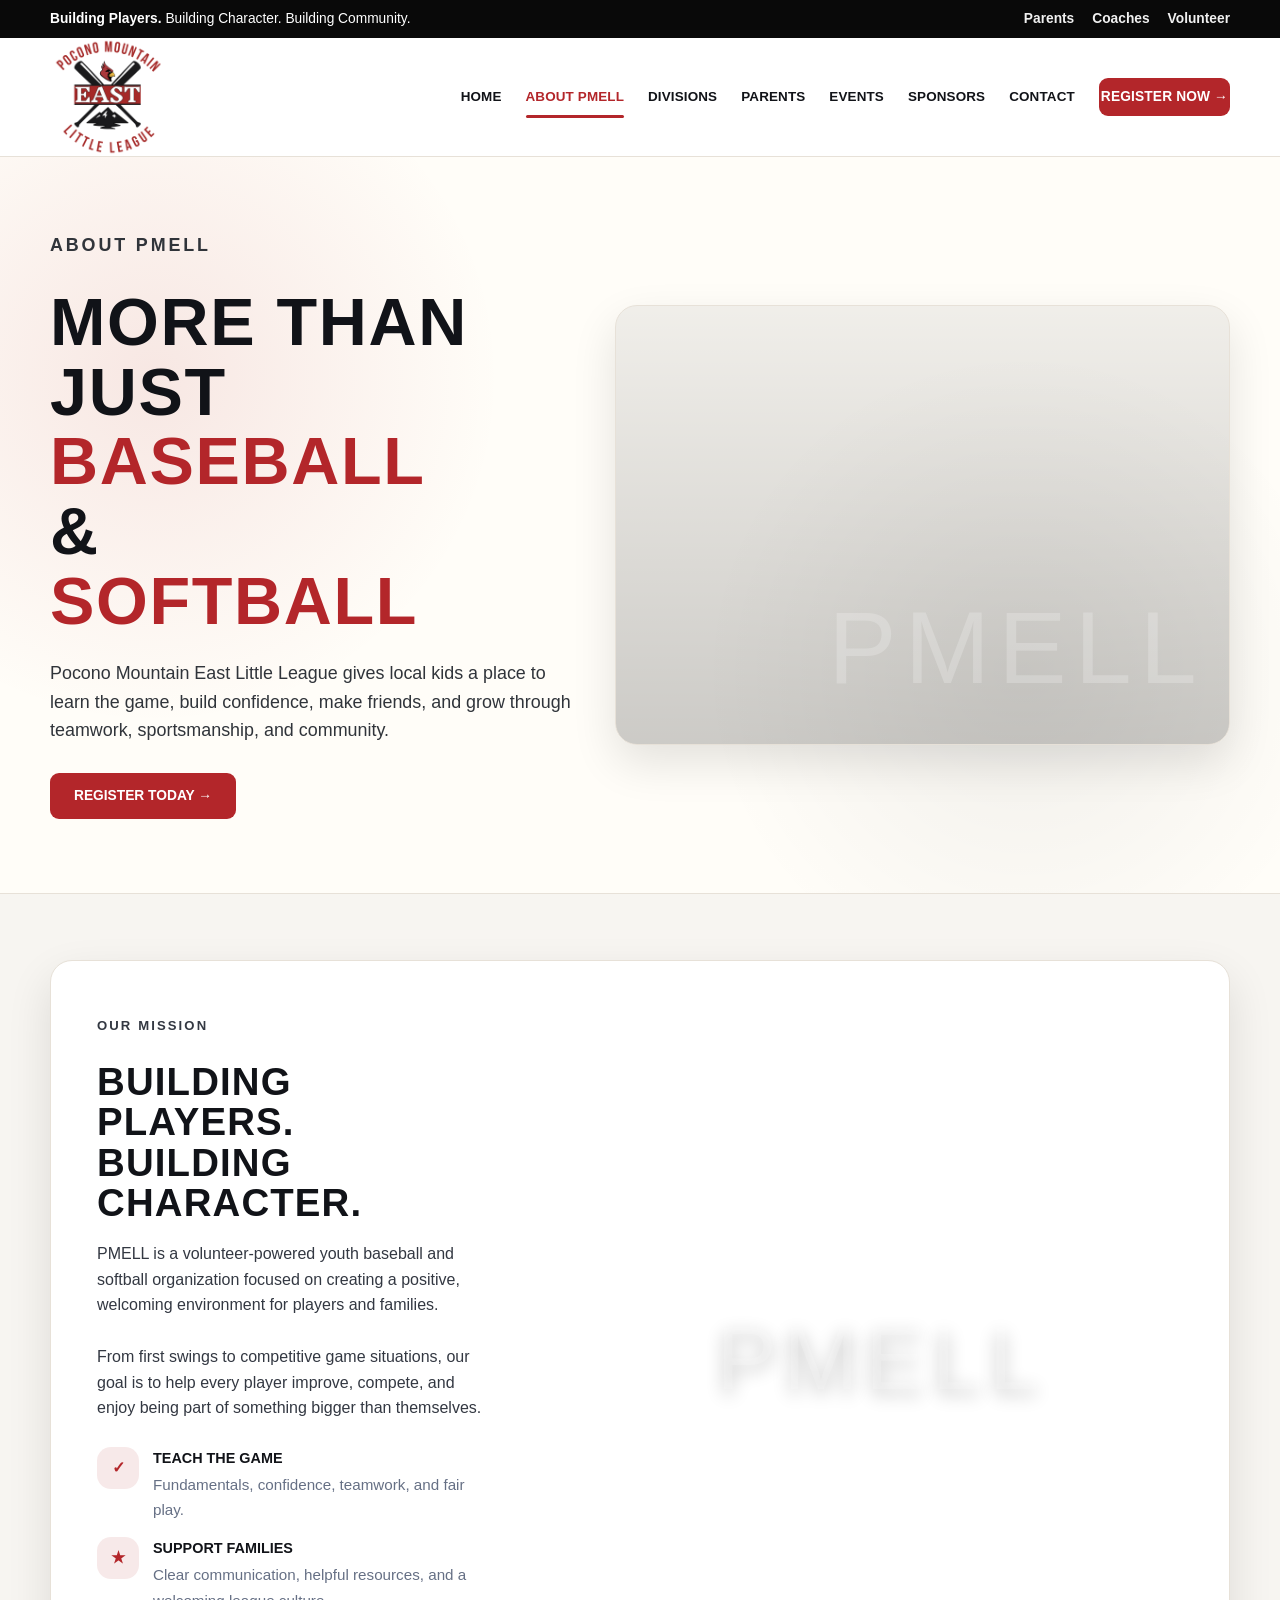
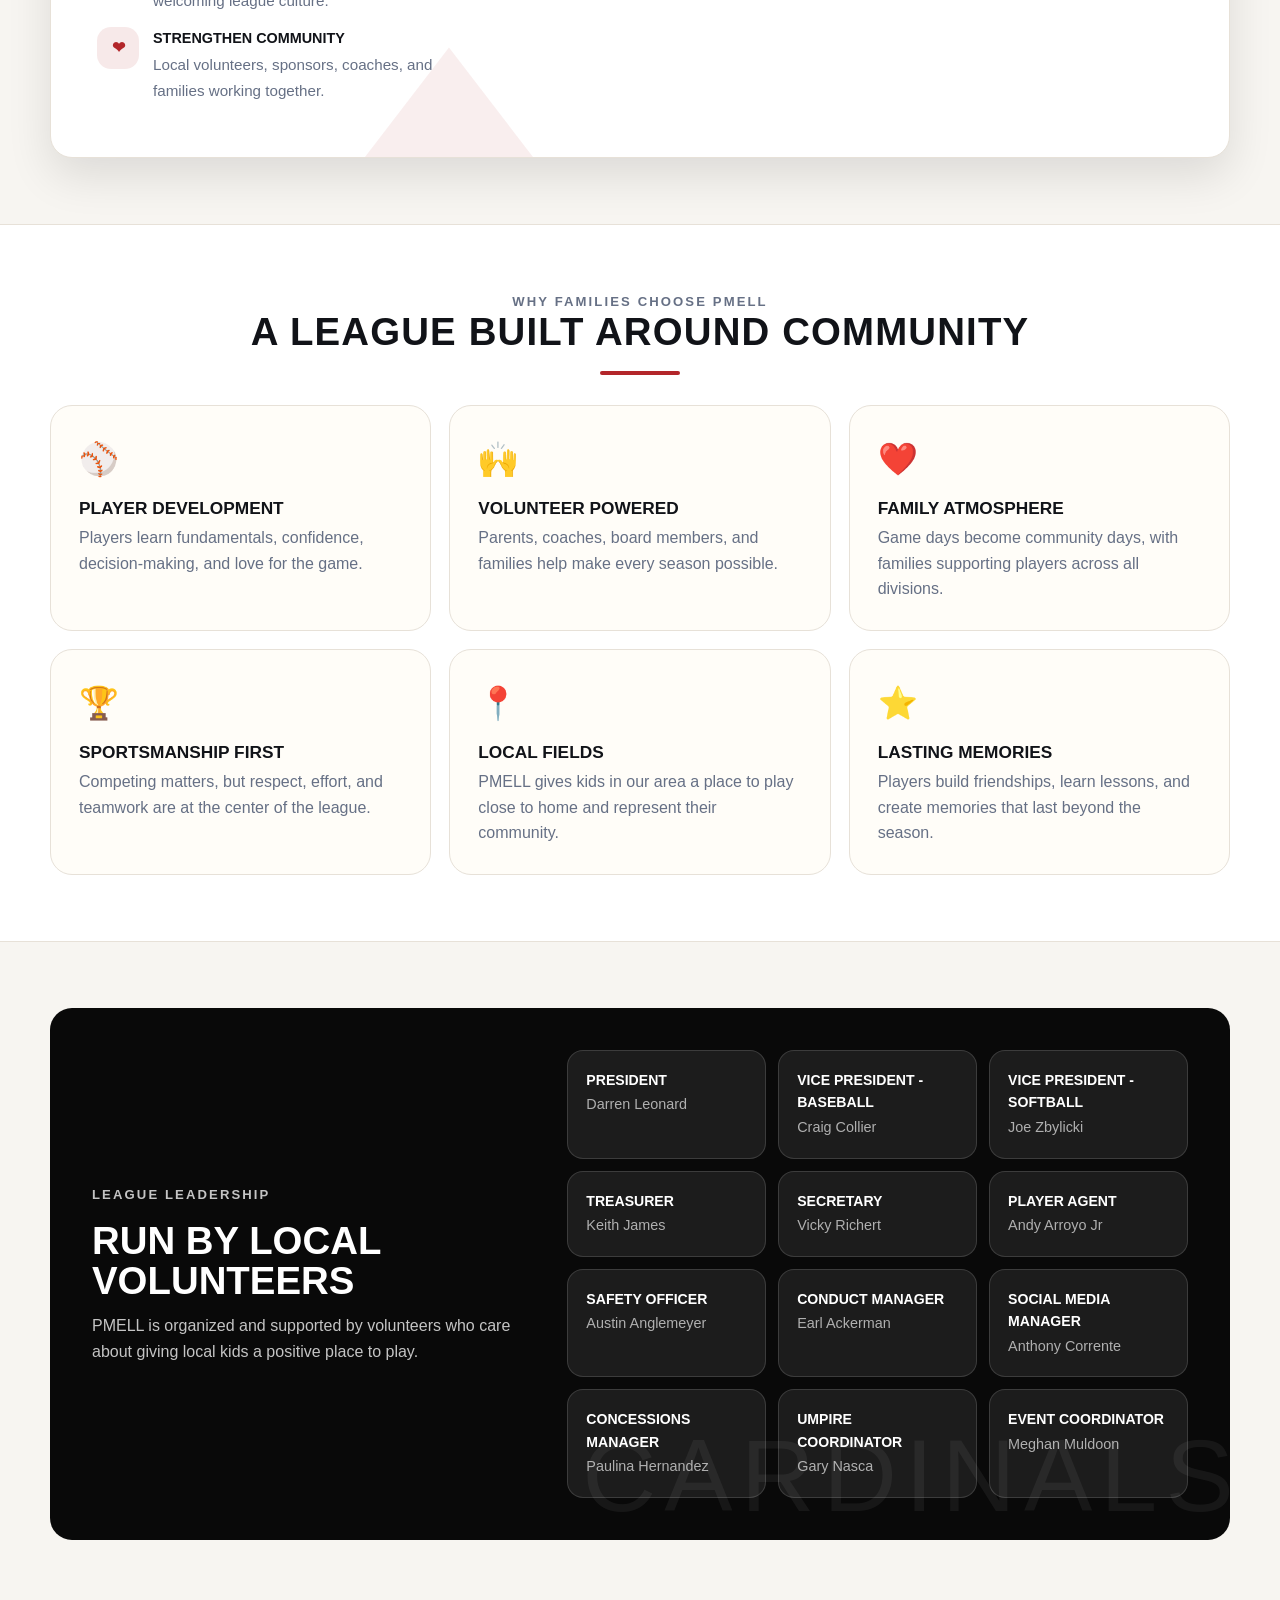
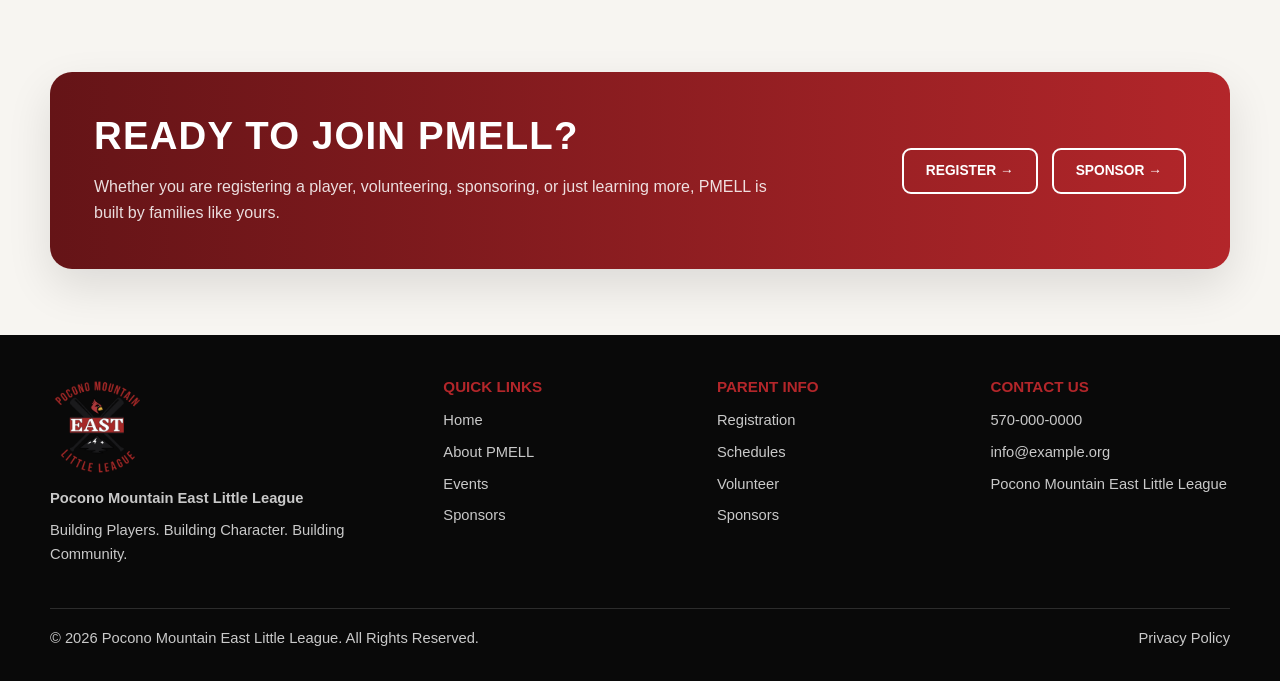
==== about.html @ 1b3c3c27 "Update about.html" ====
<!DOCTYPE html>
<html lang="en">
<head>
  <meta charset="UTF-8" />
  <meta name="viewport" content="width=device-width, initial-scale=1.0" />
  <title>About PMELL | Pocono Mountain East Little League</title>
  <meta name="description" content="Learn about Pocono Mountain East Little League, our mission, divisions, volunteers, and community-focused youth baseball and softball programs." />
  <link rel="stylesheet" href="style.css" />
</head>

<body class="about-page">
  <div class="top-bar">
    <div class="container">
      <p><strong>Building Players.</strong> Building Character. Building Community.</p>
      <div class="top-links">
        <a href="index.html#parents">Parents</a>
        <a href="index.html#coaches">Coaches</a>
        <a href="index.html#volunteer">Volunteer</a>
      </div>
    </div>
  </div>

  <header class="site-header">
    <div class="container nav-wrap">
      <a class="logo" href="index.html" aria-label="PMELL home">
        <img class="logo-mark" src="images/pmell-logo.png" alt="Pocono Mountain East Little League logo" />
      </a>

      <nav class="nav" aria-label="Main navigation">
        <a href="index.html">Home</a>
        <a class="active" href="about.html">About PMELL</a>
        <a href="about.html#divisions">Divisions</a>
        <a href="index.html#parents">Parents</a>
        <a href="index.html#events">Events</a>
        <a href="index.html#sponsors">Sponsors</a>
        <a href="#contact">Contact</a>
        <a class="btn btn-red" href="index.html#register">Register Now →</a>
      </nav>

      <button class="mobile-menu-button" type="button" aria-expanded="false" aria-controls="mobileNav">Menu</button>
    </div>

    <nav class="mobile-nav" id="mobileNav" aria-label="Mobile navigation">
      <a href="index.html">Home</a>
      <a href="about.html">About PMELL</a>
      <a href="about.html#divisions">Divisions</a>
      <a href="index.html#parents">Parents</a>
      <a href="index.html#events">Events</a>
      <a href="index.html#sponsors">Sponsors</a>
      <a href="#contact">Contact</a>
      <a href="index.html#register">Register Now →</a>
    </nav>
  </header>

  <main>
    <section class="page-hero">
      <div class="container page-hero-grid">
        <div>
          <p class="eyebrow">About PMELL</p>
          <h1>More Than Just <span>Baseball</span> & <span>Softball</span></h1>
          <p>Pocono Mountain East Little League gives local kids a place to learn the game, build confidence, make friends, and grow through teamwork, sportsmanship, and community.</p>
          <a class="btn btn-red" href="index.html#register">Register Today →</a>
        </div>
        <div class="hero-card-image" role="img" aria-label="PMELL baseball field"></div>
      </div>
    </section>

    <section class="section">
      <div class="container split-card mission-card">
        <div class="split-copy">
          <p class="eyebrow">Our Mission</p>
          <h2>Building Players. Building Character.</h2>
          <p>PMELL is a volunteer-powered youth baseball and softball organization focused on creating a positive, welcoming environment for players and families.</p>
          <p>From first swings to competitive game situations, our goal is to help every player improve, compete, and enjoy being part of something bigger than themselves.</p>

          <div class="mission-list">
            <div class="mission-item">
              <div class="mission-icon">✓</div>
              <div><strong>Teach the game</strong><span>Fundamentals, confidence, teamwork, and fair play.</span></div>
            </div>
            <div class="mission-item">
              <div class="mission-icon">★</div>
              <div><strong>Support families</strong><span>Clear communication, helpful resources, and a welcoming league culture.</span></div>
            </div>
            <div class="mission-item">
              <div class="mission-icon">❤</div>
              <div><strong>Strengthen community</strong><span>Local volunteers, sponsors, coaches, and families working together.</span></div>
            </div>
          </div>
        </div>
        <div class="split-image" role="img" aria-label="Players on a baseball field"></div>
      </div>
    </section>

    <section class="section why-section">
      <div class="container">
        <div class="section-title">
          <p class="eyebrow">Why Families Choose PMELL</p>
          <h2>A League Built Around Community</h2>
          <div class="rule"></div>
        </div>

        <div class="why-grid">
          <article class="why-card"><div class="icon">⚾</div><h3>Player Development</h3><p>Players learn fundamentals, confidence, decision-making, and love for the game.</p></article>
          <article class="why-card"><div class="icon">🙌</div><h3>Volunteer Powered</h3><p>Parents, coaches, board members, and families help make every season possible.</p></article>
          <article class="why-card"><div class="icon">❤️</div><h3>Family Atmosphere</h3><p>Game days become community days, with families supporting players across all divisions.</p></article>
          <article class="why-card"><div class="icon">🏆</div><h3>Sportsmanship First</h3><p>Competing matters, but respect, effort, and teamwork are at the center of the league.</p></article>
          <article class="why-card"><div class="icon">📍</div><h3>Local Fields</h3><p>PMELL gives kids in our area a place to play close to home and represent their community.</p></article>
          <article class="why-card"><div class="icon">⭐</div><h3>Lasting Memories</h3><p>Players build friendships, learn lessons, and create memories that last beyond the season.</p></article>
        </div>
      </div>
    </section>

    <section class="section">
      <div class="container leadership-card">
        <div>
          <p class="eyebrow">League Leadership</p>
          <h2>Run By Local Volunteers</h2>
          <p>PMELL is organized and supported by volunteers who care about giving local kids a positive place to play.</p>
        </div>
        <div class="leadership-grid">
          <div class="leader-box"><strong>President</strong><span>Darren Leonard</span></div>
          <div class="leader-box"><strong>Vice President - Baseball</strong><span>Craig Collier</span></div>
          <div class="leader-box"><strong>Vice President - Softball</strong><span>Joe Zbylicki</span></div>
          <div class="leader-box"><strong>Treasurer</strong><span>Keith James</span></div>
          <div class="leader-box"><strong>Secretary</strong><span>Vicky Richert</span></div>
          <div class="leader-box"><strong>Player Agent</strong><span>Andy Arroyo Jr</span></div>
          <div class="leader-box"><strong>Safety Officer</strong><span>Austin Anglemeyer</span></div>
          <div class="leader-box"><strong>Conduct Manager</strong><span>Earl Ackerman</span></div>
          <div class="leader-box"><strong>Social Media Manager</strong><span>Anthony Corrente</span></div>
          <div class="leader-box"><strong>Concessions Manager</strong><span>Paulina Hernandez</span></div>
          <div class="leader-box"><strong>Umpire Coordinator</strong><span>Gary Nasca</span></div>
          <div class="leader-box"><strong>Event Coordinator</strong><span>Meghan Muldoon</span></div>
        </div>
      </div>
    </section>

    <section class="section">
      <div class="container cta-card">
        <div>
          <h2>Ready To Join PMELL?</h2>
          <p>Whether you are registering a player, volunteering, sponsoring, or just learning more, PMELL is built by families like yours.</p>
        </div>
        <div class="cta-actions">
          <a class="btn btn-outline" href="index.html#register">Register →</a>
          <a class="btn btn-outline" href="index.html#sponsors">Sponsor →</a>
        </div>
      </div>
    </section>
  </main>

  <footer class="site-footer" id="contact">
    <div class="container">
      <div class="footer-grid">
        <div>
          <img class="footer-logo" src="images/pmell-logo.png" alt="Pocono Mountain East Little League logo" />
          <p><strong>Pocono Mountain East Little League</strong></p>
          <p>Building Players. Building Character. Building Community.</p>
        </div>

        <div>
          <h3>Quick Links</h3>
          <ul>
            <li><a href="index.html">Home</a></li>
            <li><a href="about.html">About PMELL</a></li>
            <li><a href="index.html#events">Events</a></li>
            <li><a href="index.html#sponsors">Sponsors</a></li>
          </ul>
        </div>

        <div>
          <h3>Parent Info</h3>
          <ul>
            <li><a href="index.html#register">Registration</a></li>
            <li><a href="index.html#events">Schedules</a></li>
            <li><a href="index.html#volunteer">Volunteer</a></li>
            <li><a href="index.html#sponsors">Sponsors</a></li>
          </ul>
        </div>

        <div>
          <h3>Contact Us</h3>
          <p>570-000-0000</p>
          <p>info@example.org</p>
          <p>Pocono Mountain East Little League</p>
        </div>
      </div>

      <div class="footer-bottom">
        <p>© 2026 Pocono Mountain East Little League. All Rights Reserved.</p>
        <p><a href="#">Privacy Policy</a></p>
      </div>
    </div>
  </footer>

  <script src="script.js"></script>
</body>
</html>
---- style.css ----
:root {
  --red: #b3262a;
  --red-dark: #8f1e22;
  --red-deep: #651417;
  --black: #090909;
  --ink: #111318;
  --gray: #667085;
  --light: #f7f5f1;
  --cream: #fffdf8;
  --white: #ffffff;
  --border: #e7e1d8;
  --shadow: 0 18px 45px rgba(0, 0, 0, 0.11);
  --radius: 22px;
}

* { box-sizing: border-box; margin: 0; padding: 0; }
html { scroll-behavior: smooth; }
body { font-family: Arial, Helvetica, sans-serif; color: var(--ink); background: var(--light); line-height: 1.6; }
img { max-width: 100%; display: block; }
a { color: inherit; text-decoration: none; }
.container { width: min(1180px, calc(100% - 40px)); margin: 0 auto; }

.top-bar { background: var(--black); color: var(--white); font-size: 0.86rem; padding: 8px 0; }
.top-bar .container { display: flex; justify-content: space-between; gap: 20px; align-items: center; }
.top-links { display: flex; gap: 18px; align-items: center; font-weight: 700; opacity: 0.94; }

.site-header { background: rgba(255,255,255,.97); border-bottom: 1px solid var(--border); position: sticky; top: 0; z-index: 50; backdrop-filter: blur(10px); }
.nav-wrap { min-height: 104px; display: flex; justify-content: space-between; align-items: center; gap: 30px; }
.logo-mark { width: 118px; height: 118px; object-fit: contain; margin: 0; }
.nav { display: flex; align-items: center; gap: 24px; font-size: .84rem; font-weight: 900; text-transform: uppercase; letter-spacing: .01em; }
.nav a { position: relative; padding: 10px 0; white-space: nowrap; }
.nav a:hover, .nav a.active { color: var(--red); }
.nav a.active::after { content: ""; position: absolute; left: 0; bottom: 0; width: 100%; height: 3px; background: var(--red); border-radius: 99px; }

.mobile-menu-button { display: none; background: var(--black); color: var(--white); border: 0; border-radius: 8px; padding: 11px 13px; font-weight: 900; text-transform: uppercase; }
.mobile-nav { display: none; background: var(--white); border-top: 1px solid var(--border); box-shadow: 0 18px 30px rgba(0,0,0,.08); }
.mobile-nav a { display: block; padding: 15px 20px; border-bottom: 1px solid var(--border); font-weight: 900; text-transform: uppercase; font-size: .86rem; }
.mobile-nav a:last-child { border-bottom: 0; }
.mobile-nav.open { display: block; }

.btn { display: inline-flex; align-items: center; justify-content: center; gap: 10px; border-radius: 9px; padding: 14px 22px; font-weight: 900; text-transform: uppercase; font-size: .86rem; border: 2px solid transparent; transition: .18s ease; cursor: pointer; line-height: 1; }
.btn:hover { transform: translateY(-2px); box-shadow: 0 12px 24px rgba(0,0,0,.18); }
.btn-red { background: var(--red); color: var(--white); }
.btn-red:hover { background: var(--red-dark); }
.btn-outline { background: var(--white); border-color: var(--black); color: var(--black); }
.btn-outline:hover { background: var(--black); color: var(--white); }

.eyebrow { color: var(--red); font-weight: 900; letter-spacing: .16em; text-transform: uppercase; font-size: .82rem; margin-bottom: 16px; }
h1, h2, h3 { line-height: 1.05; text-transform: uppercase; }
h1 { font-family: Impact, Haettenschweiler, 'Arial Narrow Bold', sans-serif; font-size: clamp(2.85rem, 5.2vw, 5.05rem); letter-spacing: .025em; margin-bottom: 22px; }
h1 span { color: var(--red); display: block; }
.section { padding: 66px 0; }
.section-title { text-align: center; margin-bottom: 30px; }
.section-title h2, .split-copy h2, .sponsor-header h2, .cta-card h2 { font-family: Impact, Haettenschweiler, 'Arial Narrow Bold', sans-serif; font-size: clamp(2rem,3vw,3.2rem); letter-spacing: .03em; margin-bottom: 18px; }
.section-title p { color: var(--gray); max-width: 720px; margin: 0 auto; }
.rule { width: 80px; height: 4px; background: var(--red); border-radius: 99px; margin: 16px auto 0; }

.hero { background: var(--cream); overflow: hidden; border-bottom: 1px solid var(--border); position: relative; }
.hero::before { content: ""; position: absolute; inset: 0; background: radial-gradient(circle at 14% 35%, rgba(179,38,42,.08), transparent 26%), radial-gradient(circle at 7% 78%, rgba(0,0,0,.05), transparent 24%); pointer-events: none; }
.hero-grid { display: grid; grid-template-columns: .95fr 1.05fr; min-height: 590px; align-items: stretch; position: relative; z-index: 1; }
.hero-copy { position: relative; padding: 86px 54px 86px 0; display: flex; flex-direction: column; justify-content: center; z-index: 2; }
.hero-copy::before { content: ""; position: absolute; inset: 0 -92px 0 -500px; background: rgba(255,253,248,.94); clip-path: polygon(0 0,84% 0,100% 100%,0 100%); z-index: -1; }
.hero-copy::after { content: "HOME OF THE CARDINALS"; position: absolute; left: 0; bottom: 34px; font-weight: 900; font-size: .72rem; letter-spacing: .18em; color: rgba(0,0,0,.14); }
.hero-copy p:not(.eyebrow) { font-size: 1.1rem; max-width: 510px; color: #30343a; margin-bottom: 28px; }
.hero-actions { display: flex; flex-wrap: wrap; gap: 14px; }
.hero-image { min-height: 590px; background: linear-gradient(90deg, rgba(0,0,0,.05), rgba(0,0,0,.06)), url('images/pmell-hero.jpg') center/cover no-repeat; position: relative; }
.hero-image::before { content: ""; position: absolute; inset: 0; background: linear-gradient(180deg, transparent 58%, rgba(0,0,0,.22)); }

.alert-strip { background: linear-gradient(90deg, var(--red-dark), var(--red)); color: var(--white); padding: 18px 0; font-weight: 900; text-transform: uppercase; }
.alert-strip .container { display: flex; justify-content: center; align-items: center; gap: 26px; text-align: center; }

.quick-grid { display: grid; grid-template-columns: repeat(6,1fr); background: var(--white); border: 1px solid var(--border); border-radius: var(--radius); box-shadow: 0 10px 30px rgba(0,0,0,.06); overflow: hidden; }
.quick-card { padding: 32px 22px; text-align: center; border-right: 1px solid var(--border); transition: .18s ease; }
.quick-card:hover { transform: translateY(-4px); background: #fffaf7; }
.quick-card:last-child { border-right: 0; }
.icon-circle { width: 58px; height: 58px; border: 2px solid var(--black); border-radius: 18px; margin: 0 auto 18px; display: grid; place-items: center; color: var(--red); font-size: 1.35rem; font-weight: 900; }
.quick-card h3 { font-size: .95rem; margin-bottom: 10px; }
.quick-card p { color: var(--gray); font-size: .9rem; margin-bottom: 15px; }
.text-link { color: var(--red); font-weight: 900; font-size: .9rem; }

.split-card { display: grid; grid-template-columns: .82fr 1.18fr; background: var(--white); border-radius: var(--radius); overflow: hidden; box-shadow: var(--shadow); border: 1px solid var(--border); }
.split-copy { padding: 54px 46px; position: relative; overflow: hidden; }
.split-copy::after { content: ""; position: absolute; right: -30px; bottom: -40px; width: 230px; height: 150px; background: rgba(179,38,42,.08); clip-path: polygon(50% 0%,100% 100%,0 100%); }
.split-copy p { color: #333842; margin-bottom: 26px; max-width: 520px; }
.split-image { min-height: 350px; background: url('images/pmell-field.jpg') center/cover no-repeat; position: relative; }
.split-image::after { content: "PMELL"; position: absolute; left: 50%; top: 50%; transform: translate(-50%,-50%); font-family: Impact, Haettenschweiler, 'Arial Narrow Bold', sans-serif; font-size: clamp(3rem,7vw,7rem); color: rgba(255,255,255,.18); letter-spacing: .08em; text-shadow: 0 6px 18px rgba(0,0,0,.2); }

.updates-grid { display: grid; grid-template-columns: repeat(3,1fr); gap: 20px; }
.update-card { background: var(--white); border: 1px solid var(--border); border-radius: var(--radius); padding: 28px; box-shadow: 0 10px 28px rgba(0,0,0,.06); min-height: 190px; position: relative; overflow: hidden; }
.update-card::after { content: ""; position: absolute; right: -38px; bottom: -38px; width: 110px; height: 110px; border: 18px solid rgba(179,38,42,.07); border-radius: 50%; }
.badge { display: inline-flex; align-items: center; gap: 8px; color: var(--red); font-weight: 900; font-size: .78rem; text-transform: uppercase; margin-bottom: 12px; }
.update-card h3 { font-size: 1.3rem; margin-bottom: 8px; }
.update-card p { color: var(--gray); margin-bottom: 18px; }

.sponsor-section { background: var(--white); border-top: 1px solid var(--border); border-bottom: 1px solid var(--border); overflow: hidden; }
.sponsor-header { display: grid; grid-template-columns: 1fr auto; gap: 28px; align-items: end; margin-bottom: 26px; }
.sponsor-header p { color: var(--gray); max-width: 650px; }
.sponsor-marquee { position: relative; overflow: hidden; border: 1px solid var(--border); border-radius: var(--radius); background: var(--cream); box-shadow: 0 10px 28px rgba(0,0,0,.06); }
.sponsor-track { display: flex; gap: 18px; width: max-content; padding: 22px; animation: sponsorScroll 115s linear infinite; }
.sponsor-marquee:hover .sponsor-track { animation-play-state: paused; }
.sponsor-card { width: 210px; height: 118px; flex: 0 0 auto; background: var(--white); border: 1px solid var(--border); border-radius: 18px; display: grid; place-items: center; text-align: center; padding: 18px; box-shadow: 0 8px 18px rgba(0,0,0,.05); }
.sponsor-card strong { display: block; font-size: 1rem; text-transform: uppercase; line-height: 1.15; }
.sponsor-card span { display: block; color: var(--red); font-weight: 900; font-size: .75rem; margin-top: 6px; text-transform: uppercase; letter-spacing: .08em; }
@keyframes sponsorScroll { from { transform: translateX(0); } to { transform: translateX(-50%); } }

.cta-band { background: linear-gradient(90deg, var(--red-deep), var(--red)); color: var(--white); padding: 34px 0; }
.cta-band .container { display: grid; grid-template-columns: 1fr 1.2fr; gap: 28px; align-items: center; }
.cta-band h2 { font-size: 1.45rem; margin-bottom: 6px; }
.email-form { display: grid; grid-template-columns: 1fr auto; gap: 0; background: var(--white); border-radius: 9px; overflow: hidden; }
.email-form input { border: 0; padding: 17px 18px; font-size: 1rem; outline: none; }
.email-form button { border: 0; background: var(--black); color: var(--white); padding: 0 28px; font-weight: 900; text-transform: uppercase; cursor: pointer; }

.page-hero { background: var(--cream); position: relative; overflow: hidden; border-bottom: 1px solid var(--border); }
.page-hero::before { content: ""; position: absolute; inset: 0; background: radial-gradient(circle at 12% 30%, rgba(179,38,42,.10), transparent 28%), radial-gradient(circle at 80% 70%, rgba(0,0,0,.06), transparent 28%); }
.page-hero-grid { position: relative; z-index: 1; display: grid; grid-template-columns: .92fr 1.08fr; gap: 42px; align-items: center; padding: 74px 0; }
.page-hero p { color: #30343a; font-size: 1.12rem; max-width: 560px; margin-bottom: 28px; }
.hero-card-image { min-height: 440px; border-radius: var(--radius); background: linear-gradient(180deg, rgba(0,0,0,.06), rgba(0,0,0,.20)), url('images/pmell-field.jpg') center/cover no-repeat; box-shadow: var(--shadow); border: 1px solid var(--border); position: relative; overflow: hidden; }
.hero-card-image::after { content: "PMELL"; position: absolute; right: 24px; bottom: 14px; font-family: Impact, Haettenschweiler, 'Arial Narrow Bold', sans-serif; font-size: clamp(3rem, 8vw, 7rem); color: rgba(255,255,255,.22); letter-spacing: .08em; }

.mission-list { margin-top: 24px; display: grid; gap: 14px; }
.mission-item { display: grid; grid-template-columns: 42px 1fr; gap: 14px; align-items: start; }
.mission-icon { width: 42px; height: 42px; border-radius: 14px; display: grid; place-items: center; background: rgba(179,38,42,.10); color: var(--red); font-weight: 900; }
.mission-item strong { display: block; text-transform: uppercase; font-size: .9rem; margin-bottom: 2px; }
.mission-item span { color: var(--gray); font-size: .95rem; }

.division-grid { display: grid; grid-template-columns: repeat(3, 1fr); gap: 18px; }
.division-card { background: var(--white); border: 1px solid var(--border); border-radius: var(--radius); padding: 28px; box-shadow: 0 10px 28px rgba(0,0,0,.06); position: relative; overflow: hidden; }
.division-card::after { content: ""; position: absolute; right: -34px; bottom: -34px; width: 105px; height: 105px; border: 18px solid rgba(179,38,42,.07); border-radius: 50%; }
.division-card h3 { font-size: 1.35rem; margin-bottom: 8px; }
.division-card p { color: var(--gray); position: relative; z-index: 1; }

.why-section { background: var(--white); border-top: 1px solid var(--border); border-bottom: 1px solid var(--border); }
.why-grid { display: grid; grid-template-columns: repeat(3, 1fr); gap: 18px; }
.why-card { background: var(--cream); border: 1px solid var(--border); border-radius: var(--radius); padding: 28px; }
.why-card .icon { font-size: 2rem; margin-bottom: 14px; }
.why-card h3 { font-size: 1.08rem; margin-bottom: 8px; }
.why-card p { color: var(--gray); }

.leadership-card { background: var(--black); color: var(--white); border-radius: var(--radius); padding: 42px; display: grid; grid-template-columns: 1fr 1.4fr; gap: 32px; align-items: center; overflow: hidden; position: relative; }
.leadership-card::after { content: "CARDINALS"; position: absolute; right: -12px; bottom: -18px; font-family: Impact, Haettenschweiler, 'Arial Narrow Bold', sans-serif; font-size: clamp(3rem, 8vw, 7rem); color: rgba(255,255,255,.06); letter-spacing: .08em; }
.leadership-card h2 { font-family: Impact, Haettenschweiler, 'Arial Narrow Bold', sans-serif; font-size: clamp(2rem,3vw,3rem); margin-bottom: 12px; }
.leadership-card p { color: rgba(255,255,255,.76); position: relative; z-index: 1; }
.leadership-grid { display: grid; grid-template-columns: repeat(3, 1fr); gap: 12px; position: relative; z-index: 1; }
.leader-box { background: rgba(255,255,255,.08); border: 1px solid rgba(255,255,255,.14); border-radius: 16px; padding: 18px; }
.leader-box strong { display: block; text-transform: uppercase; font-size: .88rem; color: var(--white); }
.leader-box span { color: rgba(255,255,255,.65); font-size: .9rem; }

.cta-card { background: linear-gradient(90deg, var(--red-deep), var(--red)); color: var(--white); border-radius: var(--radius); padding: 44px; display: grid; grid-template-columns: 1.2fr auto; gap: 28px; align-items: center; box-shadow: var(--shadow); }
.cta-card p { color: rgba(255,255,255,.86); max-width: 680px; }
.cta-actions { display: flex; gap: 14px; flex-wrap: wrap; }
.cta-card .btn-outline { border-color: var(--white); color: var(--white); background: transparent; }
.cta-card .btn-outline:hover { background: var(--white); color: var(--black); }

.site-footer { background: var(--black); color: var(--white); padding: 44px 0 22px; }
.footer-grid { display: grid; grid-template-columns: 1.5fr 1fr 1fr 1fr; gap: 34px; padding-bottom: 34px; border-bottom: 1px solid rgba(255,255,255,.14); }
.footer-logo { width: 96px; margin-bottom: 12px; }
.site-footer h3 { color: var(--red); font-size: .95rem; margin-bottom: 14px; }
.site-footer p, .site-footer li { color: rgba(255,255,255,.78); font-size: .92rem; list-style: none; margin-bottom: 8px; }
.footer-bottom { padding-top: 18px; display: flex; justify-content: space-between; gap: 20px; color: rgba(255,255,255,.65); font-size: .85rem; }

@media (prefers-reduced-motion: reduce) {
  .sponsor-track { animation: none; }
}

@media (max-width: 1080px) {
  .nav { gap: 15px; font-size: .78rem; }
  .logo-mark { width: 120px; height: 120px; }
}

@media (max-width: 940px) {
  .top-bar .container, .footer-bottom { flex-direction: column; align-items: flex-start; }
  .top-bar { font-size: .78rem; }
  .top-links { display: none; }
  .nav { display: none; }
  .mobile-menu-button { display: inline-flex; }
  .hero-grid, .split-card, .cta-band .container, .sponsor-header, .page-hero-grid, .leadership-card, .cta-card { grid-template-columns: 1fr; }
  .hero-grid { min-height: auto; }
  .hero-copy { padding: 58px 0 40px; }
  .hero-copy::before { inset: 0 -40px 0 -40px; clip-path: none; }
  .hero-copy::after { bottom: 16px; }
  .hero-image { min-height: 360px; border-radius: 0 0 var(--radius) var(--radius); }
  .quick-grid { grid-template-columns: repeat(2,1fr); }
  .quick-card { border-bottom: 1px solid var(--border); }
  .updates-grid, .footer-grid, .division-grid, .why-grid, .leadership-grid { grid-template-columns: 1fr; }
  .sponsor-header .btn { justify-self: start; }
  .page-hero-grid { padding: 54px 0; }
  .hero-card-image { min-height: 340px; }
  .cta-actions .btn { width: 100%; }
}

@media (max-width: 620px) {
  .container { width: min(100% - 28px, 1180px); }
  .logo-mark { width: 86px; height: 86px; margin: 0; }
  .nav-wrap { min-height: 82px; flex-direction: row; gap: 14px; }
  .mobile-menu-button { padding: 10px 12px; font-size: .78rem; }
  .hero-copy { padding: 44px 0 34px; }
  .hero-copy::after { display: none; }
  h1 { font-size: clamp(2.45rem, 13vw, 3.65rem); line-height: .98; margin-bottom: 18px; }
  .hero-copy p:not(.eyebrow), .page-hero p { font-size: 1rem; margin-bottom: 22px; }
  .eyebrow { font-size: .72rem; letter-spacing: .14em; margin-bottom: 12px; }
  .hero-image { min-height: 280px; background-position: center; }
  .section { padding: 46px 0; }
  .quick-grid { grid-template-columns: 1fr; }
  .quick-card { border-right: 0; padding: 26px 18px; }
  .split-copy, .leadership-card, .cta-card { padding: 34px 24px; }
  .split-image { min-height: 250px; }
  .updates-grid { gap: 14px; }
  .update-card { padding: 24px; min-height: auto; }
  .sponsor-header { gap: 18px; }
  .sponsor-header h2, .section-title h2, .split-copy h2, .cta-card h2 { font-size: 2.15rem; }
  .hero-actions, .alert-strip .container { align-items: stretch; flex-direction: column; }
  .btn, .email-form, .email-form button { width: 100%; }
  .email-form { grid-template-columns: 1fr; }
  .email-form button { padding: 16px 18px; }
  .sponsor-track { gap: 12px; padding: 16px; animation-duration: 140s; }
  .sponsor-card { width: 178px; height: 104px; padding: 14px; }
  .sponsor-card strong { font-size: .86rem; }
  .sponsor-card span { font-size: .66rem; }
  .footer-grid { gap: 24px; }
  .page-hero-grid { padding: 42px 0; gap: 28px; }
  .hero-card-image { min-height: 260px; }
  .division-card, .why-card { padding: 24px; }
}
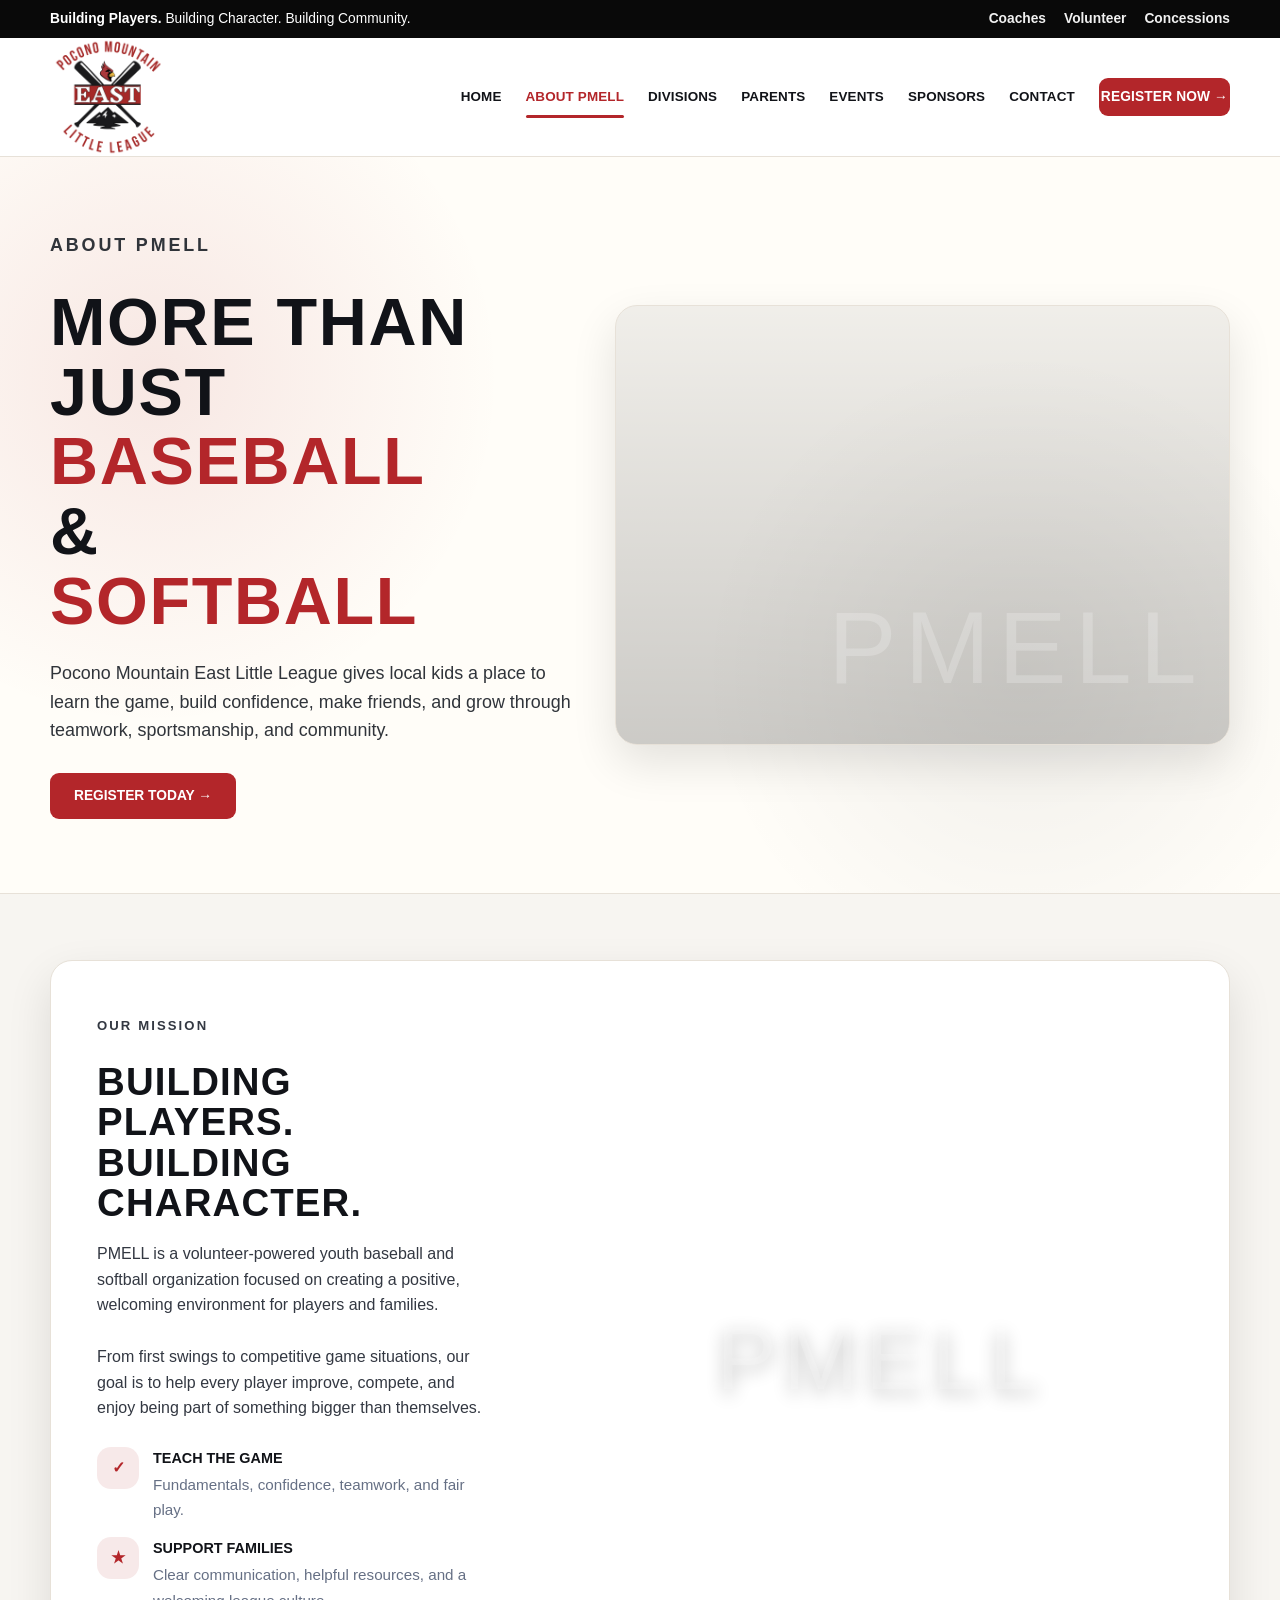
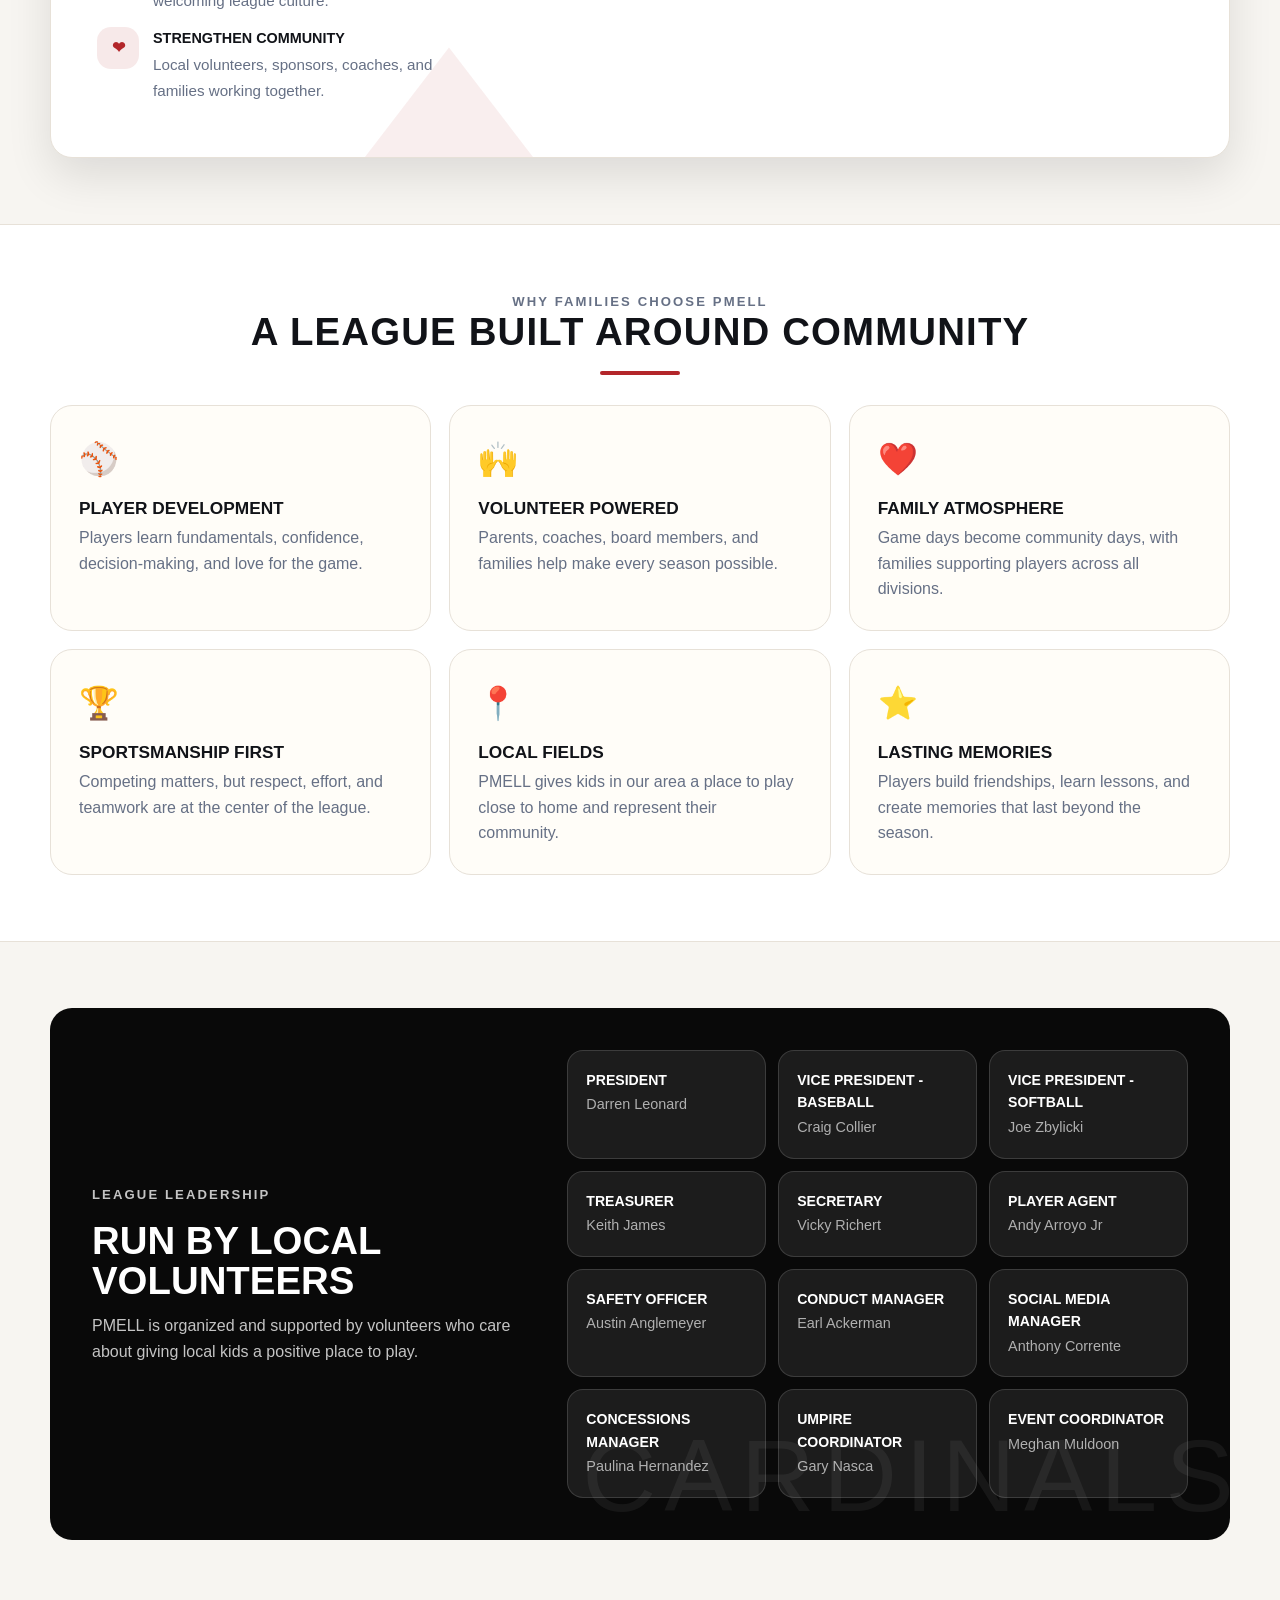
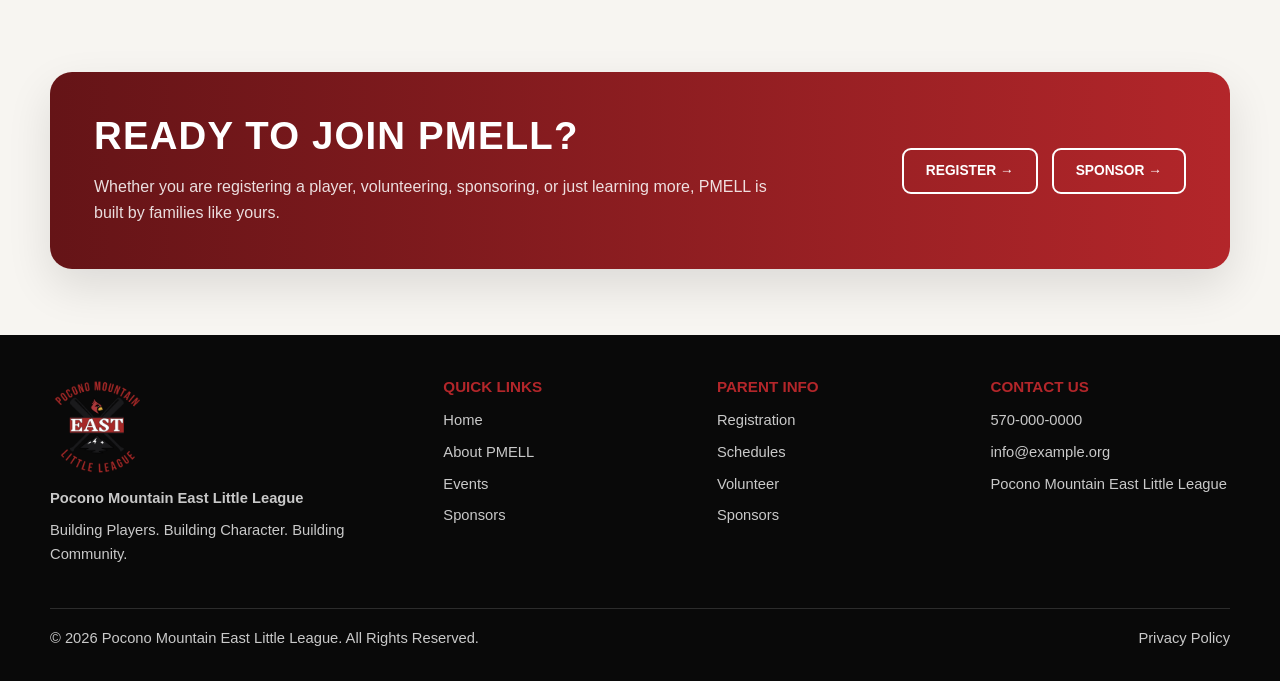
==== commit 4caa9618: "Update about.html" ====
--- a/about.html
+++ b/about.html
@@ -13,9 +13,9 @@
     <div class="container">
       <p><strong>Building Players.</strong> Building Character. Building Community.</p>
       <div class="top-links">
-        <a href="index.html#parents">Parents</a>
         <a href="index.html#coaches">Coaches</a>
         <a href="index.html#volunteer">Volunteer</a>
+        <a href="index.html#concessions">Concessions</a>
       </div>
     </div>
   </div>
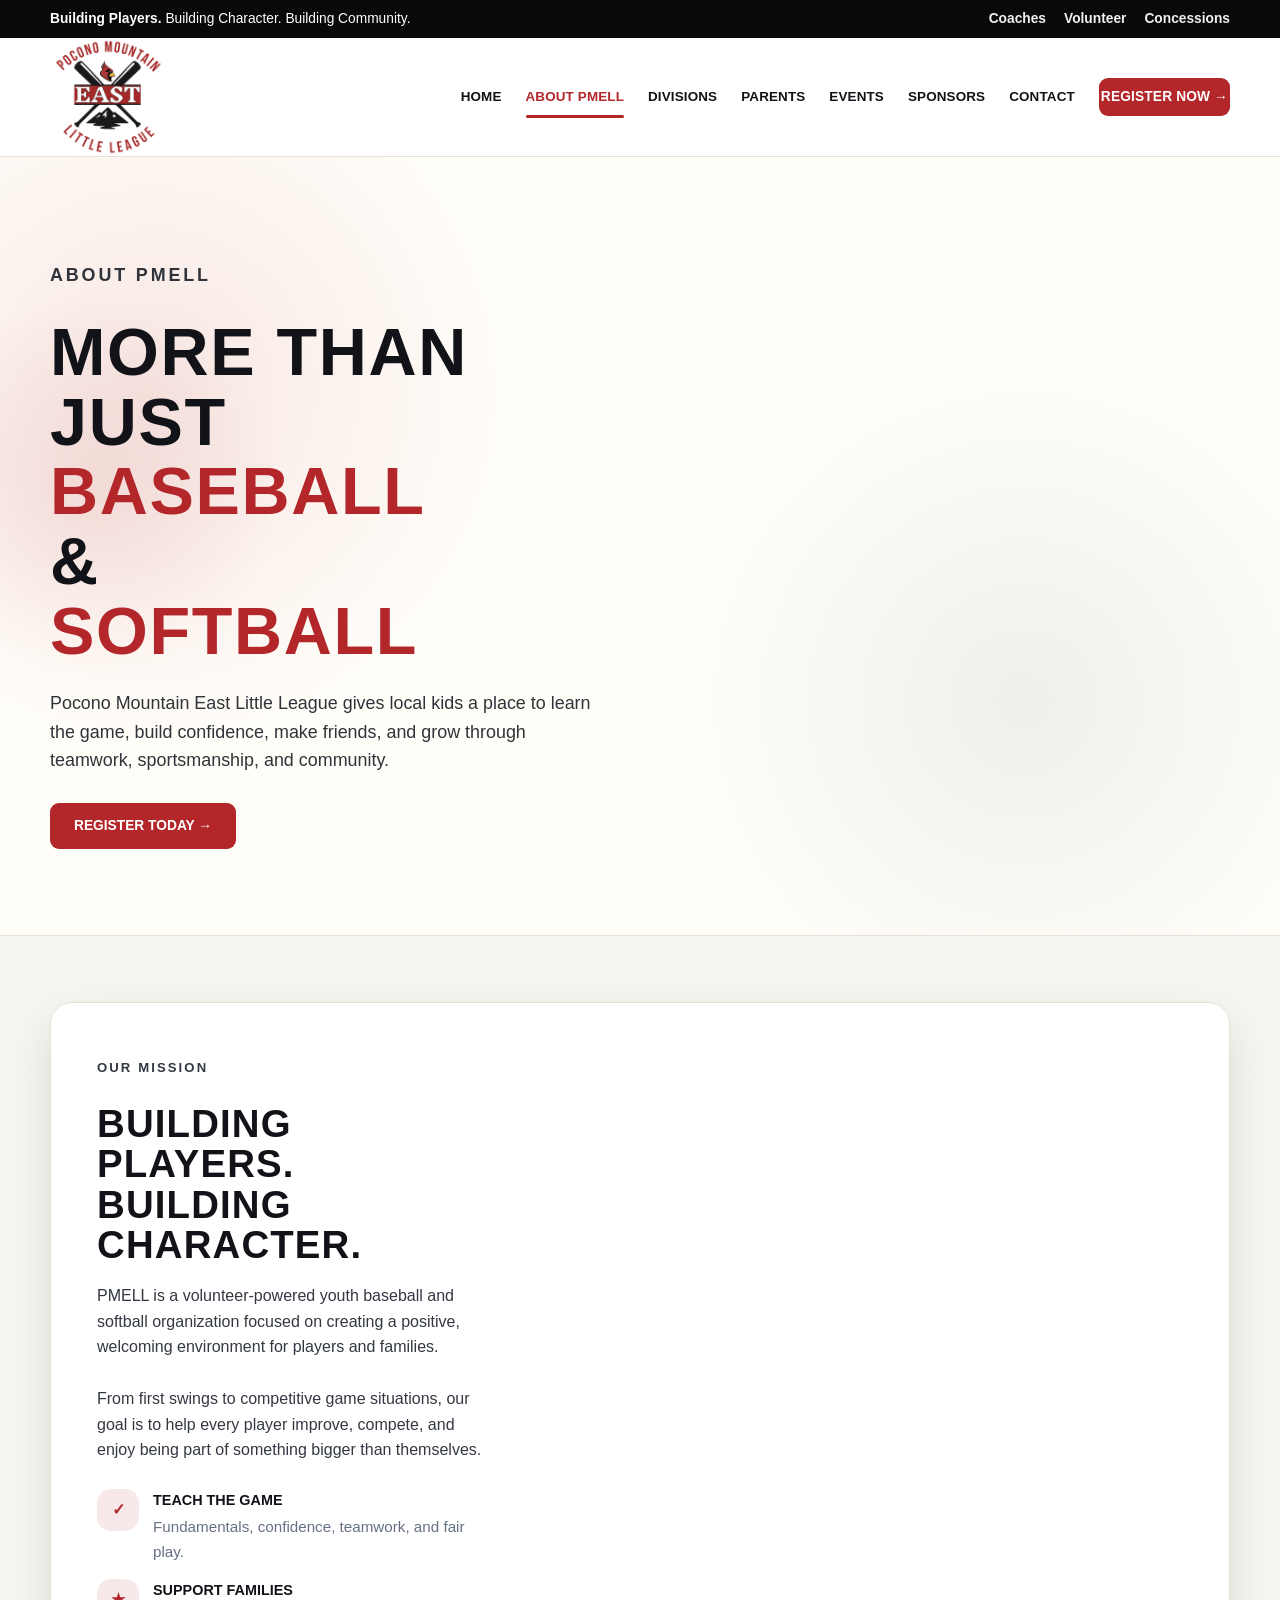
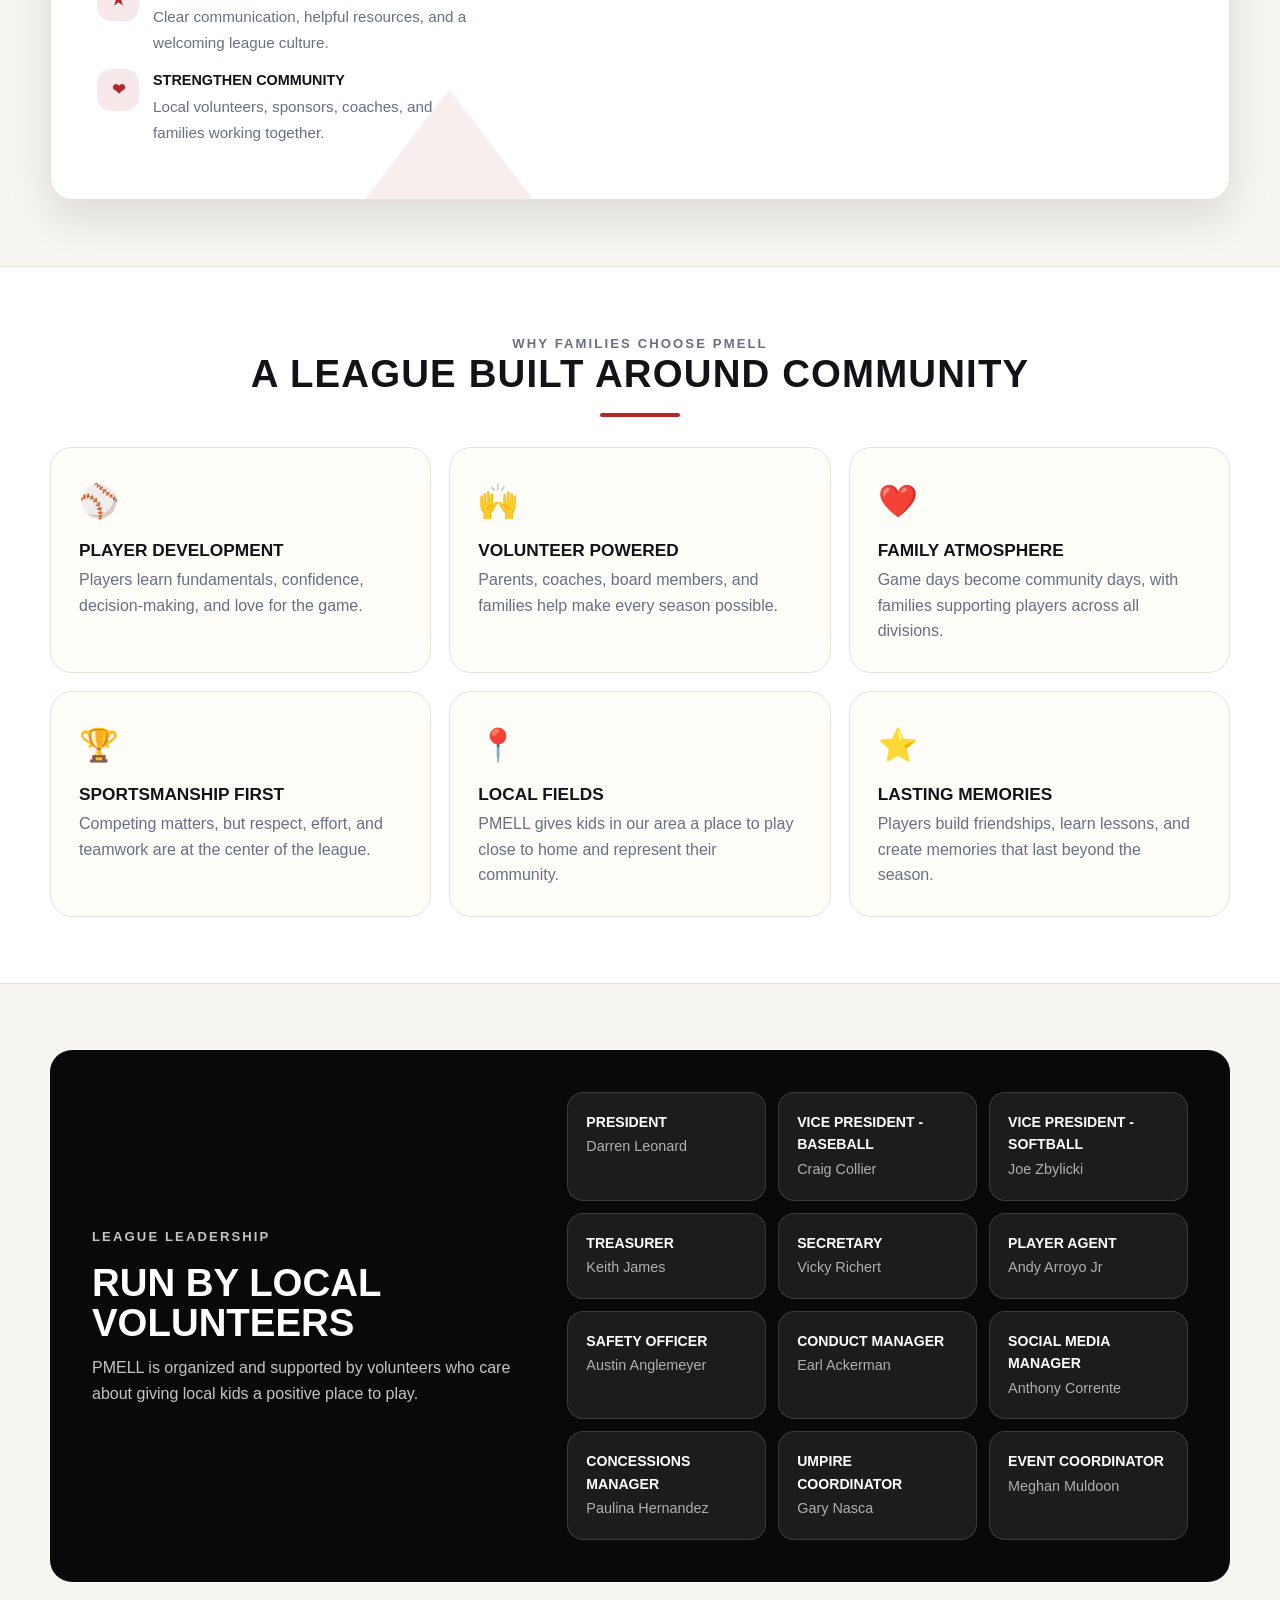
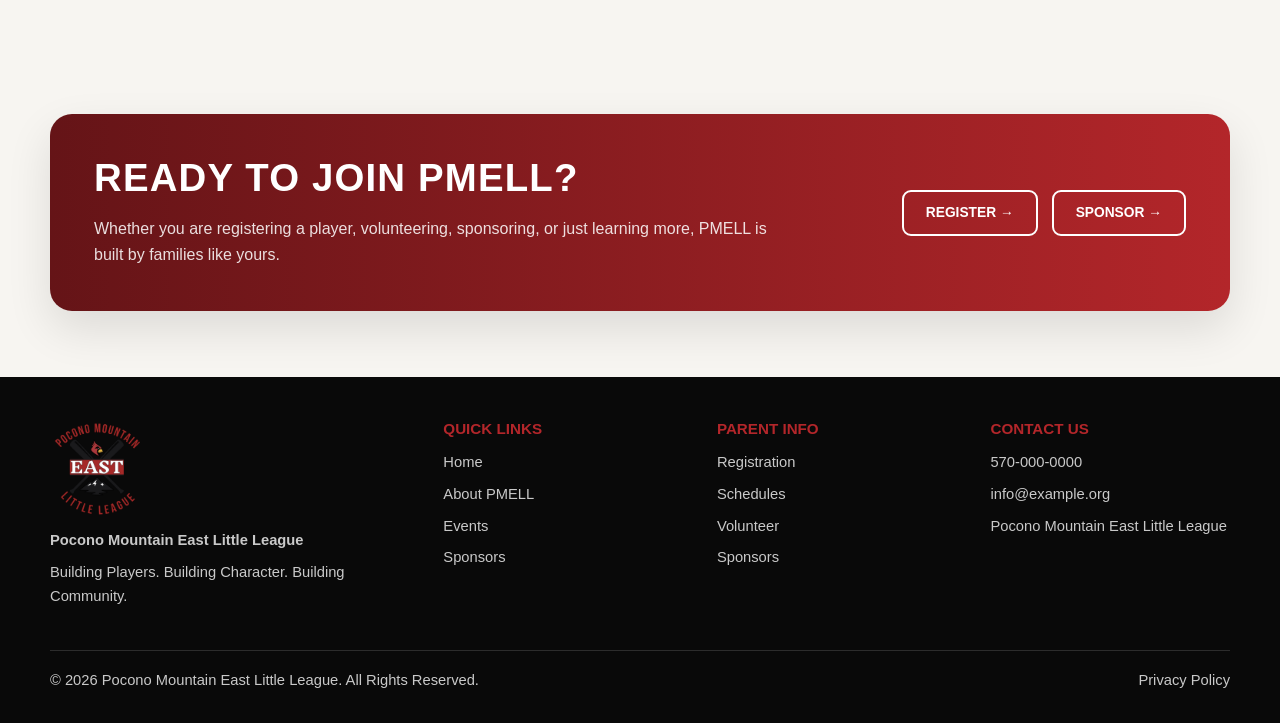
==== commit 607566f4: "Update about.html" ====
--- a/about.html
+++ b/about.html
@@ -29,9 +29,9 @@
       <nav class="nav" aria-label="Main navigation">
         <a href="index.html">Home</a>
         <a class="active" href="about.html">About PMELL</a>
-        <a href="about.html#divisions">Divisions</a>
-        <a href="index.html#parents">Parents</a>
-        <a href="index.html#events">Events</a>
+        <a href="divisions.html">Divisions</a>
+        <a href="parents.html">Parents</a>
+        <a href="events.html">Events</a>
         <a href="index.html#sponsors">Sponsors</a>
         <a href="#contact">Contact</a>
         <a class="btn btn-red" href="index.html#register">Register Now →</a>
@@ -61,7 +61,11 @@
           <p>Pocono Mountain East Little League gives local kids a place to learn the game, build confidence, make friends, and grow through teamwork, sportsmanship, and community.</p>
           <a class="btn btn-red" href="index.html#register">Register Today →</a>
         </div>
-        <div class="hero-card-image" role="img" aria-label="PMELL baseball field"></div>
+        <div class="story-strip about-strip" aria-label="PMELL players, coaches, and community moments">
+  <div class="story-panel panel-1"></div>
+  <div class="story-panel panel-2"></div>
+  <div class="story-panel panel-3"></div>
+</div>
       </div>
     </section>
 
--- a/style.css
+++ b/style.css
@@ -63,7 +63,7 @@
 .hero-copy::after { content: "HOME OF THE CARDINALS"; position: absolute; left: 0; bottom: 34px; font-weight: 900; font-size: .72rem; letter-spacing: .18em; color: rgba(0,0,0,.14); }
 .hero-copy p:not(.eyebrow) { font-size: 1.1rem; max-width: 510px; color: #30343a; margin-bottom: 28px; }
 .hero-actions { display: flex; flex-wrap: wrap; gap: 14px; }
-.hero-image { min-height: 590px; background: linear-gradient(90deg, rgba(0,0,0,.05), rgba(0,0,0,.06)), url('images/pmell-hero.jpg') center/cover no-repeat; position: relative; }
+.hero-image { min-height: 590px; background: linear-gradient(90deg, rgba(0,0,0,.05), rgba(0,0,0,.06)), url('images/pmell-hero-new.jpg') center/cover no-repeat; position: relative; }
 .hero-image::before { content: ""; position: absolute; inset: 0; background: linear-gradient(180deg, transparent 58%, rgba(0,0,0,.22)); }
 
 .alert-strip { background: linear-gradient(90deg, var(--red-dark), var(--red)); color: var(--white); padding: 18px 0; font-weight: 900; text-transform: uppercase; }
@@ -83,6 +83,9 @@
 .split-copy::after { content: ""; position: absolute; right: -30px; bottom: -40px; width: 230px; height: 150px; background: rgba(179,38,42,.08); clip-path: polygon(50% 0%,100% 100%,0 100%); }
 .split-copy p { color: #333842; margin-bottom: 26px; max-width: 520px; }
 .split-image { min-height: 350px; background: url('images/pmell-field.jpg') center/cover no-repeat; position: relative; }
+.home-about-image {
+  background-image: url('images/pmell-float.jpg');
+}
 .split-image::after { content: "PMELL"; position: absolute; left: 50%; top: 50%; transform: translate(-50%,-50%); font-family: Impact, Haettenschweiler, 'Arial Narrow Bold', sans-serif; font-size: clamp(3rem,7vw,7rem); color: rgba(255,255,255,.18); letter-spacing: .08em; text-shadow: 0 6px 18px rgba(0,0,0,.2); }
 
 .updates-grid { display: grid; grid-template-columns: repeat(3,1fr); gap: 20px; }
@@ -221,3 +224,1095 @@
   .hero-card-image { min-height: 260px; }
   .division-card, .why-card { padding: 24px; }
 }
+
+/* Divisions Page */
+.divisions-hero-image {
+  background: linear-gradient(180deg, rgba(0,0,0,.04), rgba(0,0,0,.18)), url('images/pmell-hero.jpg') center/cover no-repeat;
+}
+
+.compact-title {
+  margin-bottom: 26px;
+}
+
+.age-guide-section {
+  padding-bottom: 28px;
+}
+
+.age-guide-grid {
+  display: grid;
+  grid-template-columns: repeat(6, 1fr);
+  gap: 12px;
+}
+
+.age-guide-card {
+  background: var(--white);
+  border: 1px solid var(--border);
+  border-radius: 18px;
+  padding: 18px 14px;
+  text-align: center;
+  box-shadow: 0 8px 20px rgba(0,0,0,.05);
+  transition: .18s ease;
+}
+
+.age-guide-card:hover {
+  transform: translateY(-3px);
+  background: #fffaf7;
+}
+
+.age-guide-card strong {
+  display: block;
+  color: var(--red);
+  font-size: .85rem;
+  text-transform: uppercase;
+  margin-bottom: 6px;
+}
+
+.age-guide-card span {
+  display: block;
+  font-weight: 900;
+  text-transform: uppercase;
+  font-size: .82rem;
+  line-height: 1.2;
+}
+
+.divisions-list-section {
+  padding-top: 38px;
+}
+
+.divisions-list {
+  display: grid;
+  gap: 22px;
+}
+
+.program-card {
+  background: var(--white);
+  border: 1px solid var(--border);
+  border-radius: var(--radius);
+  box-shadow: 0 12px 34px rgba(0,0,0,.07);
+  overflow: hidden;
+  position: relative;
+}
+
+.program-card::after {
+  content: "";
+  position: absolute;
+  right: -48px;
+  bottom: -48px;
+  width: 150px;
+  height: 150px;
+  border: 24px solid rgba(179,38,42,.055);
+  border-radius: 50%;
+  pointer-events: none;
+}
+
+.program-label {
+  background: var(--black);
+  color: var(--white);
+  padding: 10px 26px;
+  font-weight: 900;
+  text-transform: uppercase;
+  letter-spacing: .12em;
+  font-size: .72rem;
+}
+
+.program-content {
+  display: grid;
+  grid-template-columns: minmax(0, 1fr) 320px;
+  gap: 28px;
+  align-items: stretch;
+  padding: 32px;
+  position: relative;
+  z-index: 1;
+}
+
+.program-main {
+  display: flex;
+  flex-direction: column;
+  justify-content: center;
+}
+
+.program-main h2,
+.program-content h2 {
+  font-family: Impact, Haettenschweiler, 'Arial Narrow Bold', sans-serif;
+  font-size: clamp(2rem, 3vw, 3rem);
+  letter-spacing: .03em;
+  margin-bottom: 14px;
+}
+
+.program-main p,
+.program-content p {
+  color: #333842;
+  max-width: 760px;
+}
+
+.program-main p + p {
+  margin-top: 12px;
+}
+
+.program-side {
+  align-self: stretch;
+  background: var(--cream);
+  border: 1px solid var(--border);
+  border-radius: 16px;
+  padding: 18px;
+  display: flex;
+  flex-direction: column;
+  justify-content: center;
+}
+
+.program-side strong {
+  display: block;
+  color: var(--red);
+  text-transform: uppercase;
+  font-size: .82rem;
+  margin-bottom: 10px;
+  letter-spacing: .08em;
+}
+
+.program-side p {
+  color: var(--gray);
+  font-size: .94rem;
+}
+
+.program-side p + p {
+  margin-top: 8px;
+}
+
+.feature-list-card ul {
+  list-style: none;
+  display: grid;
+  gap: 10px;
+}
+
+.feature-list-card li {
+  border: 1px solid var(--border);
+  background: var(--white);
+  color: var(--red);
+  font-weight: 900;
+  text-transform: uppercase;
+  text-align: center;
+  border-radius: 999px;
+  padding: 10px 12px;
+  font-size: .82rem;
+}
+
+.featured-program {
+  border: 2px solid rgba(179,38,42,.28);
+}
+
+.featured-program .program-label {
+  background: linear-gradient(90deg, var(--red-deep), var(--red));
+}
+
+.dark-note {
+  background: var(--black);
+  border-color: var(--black);
+}
+
+.dark-note strong {
+  color: var(--white);
+}
+
+.dark-note p {
+  color: rgba(255,255,255,.72);
+}
+
+.spec-card p {
+  padding-left: 14px;
+  border-left: 3px solid rgba(179,38,42,.28);
+}
+
+.softball-card .program-label {
+  background: #2c1114;
+}
+
+.softball-specs {
+  background: #fff6f8;
+}
+
+.program-extra-grid {
+  display: grid;
+  gap: 1px;
+  background: var(--border);
+  border-top: 1px solid var(--border);
+  position: relative;
+  z-index: 1;
+}
+
+.program-extra-grid.two-up {
+  grid-template-columns: repeat(2, 1fr);
+}
+
+.program-extra-grid.three-up {
+  grid-template-columns: repeat(3, 1fr);
+}
+
+.program-extra-grid div {
+  background: #fffaf7;
+  padding: 22px;
+}
+
+.program-extra-grid strong {
+  display: block;
+  text-transform: uppercase;
+  font-size: .86rem;
+  margin-bottom: 7px;
+}
+
+.program-extra-grid span {
+  color: var(--gray);
+  font-size: .93rem;
+}
+
+.division-help-grid {
+  display: grid;
+  grid-template-columns: repeat(3, 1fr);
+  gap: 18px;
+}
+
+@media (max-width: 1080px) {
+  .age-guide-grid {
+    grid-template-columns: repeat(3, 1fr);
+  }
+}
+
+@media (max-width: 940px) {
+  .program-content {
+    grid-template-columns: 1fr;
+  }
+
+  .program-extra-grid.two-up,
+  .program-extra-grid.three-up,
+  .division-help-grid {
+    grid-template-columns: 1fr;
+  }
+
+  .program-side {
+    align-self: auto;
+  }
+}
+
+@media (max-width: 620px) {
+  .age-guide-grid {
+    grid-template-columns: 1fr;
+  }
+
+  .program-label {
+    padding: 10px 20px;
+  }
+
+  .program-content {
+    padding: 26px 22px;
+    gap: 22px;
+  }
+
+  .program-main h2,
+  .program-content h2 {
+    font-size: 2.1rem;
+  }
+
+  .program-extra-grid div {
+    padding: 20px;
+  }
+}
+
+/* Parents Page */
+.parents-hero-image {
+  background: linear-gradient(180deg, rgba(0,0,0,.04), rgba(0,0,0,.18)), url('images/pmell-field.jpg') center/cover no-repeat;
+}
+
+.parent-actions-section {
+  padding-bottom: 34px;
+}
+
+.parent-action-grid {
+  display: grid;
+  grid-template-columns: repeat(6, 1fr);
+  gap: 14px;
+}
+
+.parent-action-card {
+  background: var(--white);
+  border: 1px solid var(--border);
+  border-radius: 18px;
+  padding: 24px 18px;
+  text-align: center;
+  box-shadow: 0 9px 24px rgba(0,0,0,.055);
+  transition: .18s ease;
+}
+
+.parent-action-card:hover {
+  transform: translateY(-4px);
+  background: #fffaf7;
+}
+
+.parent-action-icon {
+  width: 52px;
+  height: 52px;
+  display: grid;
+  place-items: center;
+  margin: 0 auto 14px;
+  border: 2px solid var(--black);
+  border-radius: 16px;
+  color: var(--red);
+  font-weight: 900;
+  font-size: 1.25rem;
+}
+
+.parent-action-card h3 {
+  font-size: .95rem;
+  margin-bottom: 9px;
+}
+
+.parent-action-card p {
+  color: var(--gray);
+  font-size: .88rem;
+  margin-bottom: 14px;
+}
+
+.new-parent-section {
+  padding-top: 34px;
+}
+
+.new-parent-grid {
+  display: grid;
+  grid-template-columns: repeat(3, 1fr);
+  gap: 18px;
+}
+
+.new-parent-card {
+  background: var(--white);
+  border: 1px solid var(--border);
+  border-radius: var(--radius);
+  padding: 30px;
+  box-shadow: 0 10px 28px rgba(0,0,0,.06);
+  position: relative;
+  overflow: hidden;
+}
+
+.new-parent-card::after {
+  content: "";
+  position: absolute;
+  right: -34px;
+  bottom: -34px;
+  width: 105px;
+  height: 105px;
+  border: 18px solid rgba(179,38,42,.07);
+  border-radius: 50%;
+}
+
+.step-number {
+  display: inline-flex;
+  color: var(--red);
+  font-family: Impact, Haettenschweiler, 'Arial Narrow Bold', sans-serif;
+  font-size: 2.2rem;
+  letter-spacing: .03em;
+  margin-bottom: 14px;
+}
+
+.new-parent-card h3 {
+  font-size: 1.22rem;
+  margin-bottom: 10px;
+}
+
+.new-parent-card p {
+  color: var(--gray);
+  position: relative;
+  z-index: 1;
+}
+
+.concessions-demo-section {
+  background: var(--white);
+  border-top: 1px solid var(--border);
+  border-bottom: 1px solid var(--border);
+}
+
+.concessions-demo-card {
+  background: var(--cream);
+  border: 1px solid var(--border);
+  border-radius: var(--radius);
+  box-shadow: var(--shadow);
+  padding: 34px;
+}
+
+.concessions-demo-header {
+  display: grid;
+  grid-template-columns: 1fr auto;
+  gap: 28px;
+  align-items: end;
+  margin-bottom: 24px;
+}
+
+.concessions-demo-header h2 {
+  font-family: Impact, Haettenschweiler, 'Arial Narrow Bold', sans-serif;
+  font-size: clamp(2rem, 3vw, 3.2rem);
+  letter-spacing: .03em;
+  margin-bottom: 12px;
+}
+
+.concessions-demo-header p {
+  color: var(--gray);
+  max-width: 720px;
+}
+
+.shift-grid {
+  display: grid;
+  grid-template-columns: repeat(3, 1fr);
+  gap: 16px;
+}
+
+.shift-card {
+  background: var(--white);
+  border: 1px solid var(--border);
+  border-radius: 18px;
+  padding: 24px;
+  box-shadow: 0 8px 20px rgba(0,0,0,.055);
+}
+
+.shift-date {
+  color: var(--red);
+  font-weight: 900;
+  text-transform: uppercase;
+  font-size: .78rem;
+  letter-spacing: .08em;
+  margin-bottom: 10px;
+}
+
+.shift-card h3 {
+  font-size: 1.25rem;
+  margin-bottom: 8px;
+}
+
+.shift-card p {
+  color: var(--gray);
+  margin-bottom: 16px;
+}
+
+.shift-status {
+  display: inline-flex;
+  color: var(--red);
+  background: rgba(179,38,42,.09);
+  border: 1px solid rgba(179,38,42,.18);
+  padding: 7px 10px;
+  border-radius: 999px;
+  font-weight: 900;
+  font-size: .78rem;
+  text-transform: uppercase;
+}
+
+.resource-grid {
+  display: grid;
+  grid-template-columns: repeat(3, 1fr);
+  gap: 16px;
+}
+
+.resource-link {
+  background: var(--white);
+  border: 1px solid var(--border);
+  border-radius: 18px;
+  padding: 22px;
+  box-shadow: 0 8px 22px rgba(0,0,0,.05);
+  transition: .18s ease;
+}
+
+.resource-link:hover {
+  transform: translateY(-3px);
+  background: #fffaf7;
+}
+
+.resource-link strong {
+  display: block;
+  text-transform: uppercase;
+  margin-bottom: 8px;
+}
+
+.resource-link span {
+  color: var(--gray);
+  display: block;
+  font-size: .94rem;
+}
+
+.parent-info-split {
+  display: grid;
+  grid-template-columns: 1fr 1fr;
+  gap: 20px;
+}
+
+.parent-info-card {
+  background: var(--cream);
+  border: 1px solid var(--border);
+  border-radius: var(--radius);
+  padding: 34px;
+  box-shadow: 0 10px 28px rgba(0,0,0,.05);
+}
+
+.parent-info-card h2 {
+  font-family: Impact, Haettenschweiler, 'Arial Narrow Bold', sans-serif;
+  font-size: clamp(2rem, 3vw, 3rem);
+  letter-spacing: .03em;
+  margin-bottom: 14px;
+}
+
+.parent-info-card p {
+  color: var(--gray);
+  margin-bottom: 20px;
+}
+
+.status-pill {
+  display: inline-flex;
+  background: var(--white);
+  border: 1px solid var(--border);
+  color: var(--red);
+  border-radius: 999px;
+  padding: 9px 13px;
+  font-weight: 900;
+  text-transform: uppercase;
+  font-size: .8rem;
+}
+
+.faq-grid {
+  display: grid;
+  grid-template-columns: repeat(2, 1fr);
+  gap: 16px;
+}
+
+.faq-item {
+  background: var(--white);
+  border: 1px solid var(--border);
+  border-radius: 18px;
+  padding: 24px;
+  box-shadow: 0 8px 22px rgba(0,0,0,.05);
+}
+
+.faq-item h3 {
+  font-size: 1rem;
+  margin-bottom: 10px;
+}
+
+.faq-item p {
+  color: var(--gray);
+}
+
+@media (max-width: 1080px) {
+  .parent-action-grid {
+    grid-template-columns: repeat(3, 1fr);
+  }
+}
+
+@media (max-width: 940px) {
+  .parent-action-grid,
+  .new-parent-grid,
+  .shift-grid,
+  .resource-grid,
+  .parent-info-split,
+  .faq-grid {
+    grid-template-columns: 1fr;
+  }
+
+  .concessions-demo-header {
+    grid-template-columns: 1fr;
+  }
+
+  .concessions-demo-header .btn {
+    justify-self: start;
+  }
+}
+
+@media (max-width: 620px) {
+  .parent-action-card,
+  .new-parent-card,
+  .shift-card,
+  .resource-link,
+  .parent-info-card,
+  .faq-item {
+    padding: 22px;
+  }
+
+  .concessions-demo-card {
+    padding: 24px;
+  }
+}
+
+/* Events Page */
+.events-hero-image {
+  background: linear-gradient(180deg, rgba(0,0,0,.04), rgba(0,0,0,.18)), url('images/pmell-hero.jpg') center/cover no-repeat;
+}
+
+.featured-event-section {
+  padding-bottom: 34px;
+}
+
+.featured-event-card {
+  background: var(--white);
+  border: 1px solid var(--border);
+  border-radius: var(--radius);
+  box-shadow: var(--shadow);
+  padding: 30px;
+  display: grid;
+  grid-template-columns: auto 1fr auto;
+  gap: 26px;
+  align-items: center;
+  overflow: hidden;
+  position: relative;
+}
+
+.featured-event-card::after {
+  content: "PMELL";
+  position: absolute;
+  right: 18px;
+  bottom: -18px;
+  font-family: Impact, Haettenschweiler, 'Arial Narrow Bold', sans-serif;
+  font-size: clamp(3rem, 8vw, 7rem);
+  color: rgba(179,38,42,.05);
+  letter-spacing: .08em;
+  pointer-events: none;
+}
+
+.featured-event-date {
+  width: 108px;
+  height: 108px;
+  background: linear-gradient(180deg, var(--red-deep), var(--red));
+  color: var(--white);
+  border-radius: 22px;
+  display: grid;
+  place-items: center;
+  text-align: center;
+  box-shadow: 0 12px 24px rgba(0,0,0,.16);
+  position: relative;
+  z-index: 1;
+}
+
+.featured-event-date span,
+.featured-event-date strong {
+  display: block;
+  line-height: 1;
+}
+
+.featured-event-date span {
+  font-weight: 900;
+  text-transform: uppercase;
+  font-size: .8rem;
+  letter-spacing: .14em;
+}
+
+.featured-event-date strong {
+  font-family: Impact, Haettenschweiler, 'Arial Narrow Bold', sans-serif;
+  font-size: 2rem;
+  letter-spacing: .03em;
+}
+
+.featured-event-copy {
+  position: relative;
+  z-index: 1;
+}
+
+.featured-event-copy h2 {
+  font-family: Impact, Haettenschweiler, 'Arial Narrow Bold', sans-serif;
+  font-size: clamp(2rem, 3vw, 3.2rem);
+  letter-spacing: .03em;
+  margin-bottom: 10px;
+}
+
+.featured-event-copy p {
+  color: var(--gray);
+  max-width: 720px;
+}
+
+.event-meta-row {
+  display: flex;
+  flex-wrap: wrap;
+  gap: 10px;
+  margin-top: 16px;
+}
+
+.event-meta-row span {
+  background: var(--cream);
+  border: 1px solid var(--border);
+  border-radius: 999px;
+  padding: 8px 12px;
+  color: var(--ink);
+  font-weight: 800;
+  font-size: .86rem;
+}
+
+.calendar-section {
+  padding-top: 34px;
+  background: var(--white);
+  border-top: 1px solid var(--border);
+  border-bottom: 1px solid var(--border);
+}
+
+.calendar-shell {
+  background: var(--cream);
+  border: 1px solid var(--border);
+  border-radius: var(--radius);
+  box-shadow: var(--shadow);
+  padding: 34px;
+}
+
+.calendar-header {
+  display: grid;
+  grid-template-columns: 1fr auto;
+  gap: 28px;
+  align-items: end;
+  margin-bottom: 24px;
+}
+
+.calendar-header h2 {
+  font-family: Impact, Haettenschweiler, 'Arial Narrow Bold', sans-serif;
+  font-size: clamp(2rem, 3vw, 3.2rem);
+  letter-spacing: .03em;
+  margin-bottom: 12px;
+}
+
+.calendar-header p {
+  color: var(--gray);
+  max-width: 760px;
+}
+
+.calendar-placeholder {
+  background: var(--white);
+  border: 1px solid var(--border);
+  border-radius: 18px;
+  overflow: hidden;
+  box-shadow: 0 8px 22px rgba(0,0,0,.055);
+}
+
+.calendar-toolbar {
+  background: var(--black);
+  color: var(--white);
+  padding: 16px 18px;
+  display: flex;
+  justify-content: space-between;
+  align-items: center;
+  gap: 18px;
+}
+
+.calendar-toolbar span {
+  font-weight: 900;
+  text-transform: uppercase;
+  letter-spacing: .08em;
+  font-size: .86rem;
+}
+
+.calendar-toolbar button {
+  background: rgba(255,255,255,.1);
+  color: var(--white);
+  border: 1px solid rgba(255,255,255,.22);
+  border-radius: 999px;
+  padding: 7px 11px;
+  font-weight: 900;
+  text-transform: uppercase;
+  font-size: .72rem;
+}
+
+.fake-calendar-grid {
+  display: grid;
+  grid-template-columns: repeat(7, 1fr);
+  gap: 1px;
+  background: var(--border);
+}
+
+.calendar-day,
+.calendar-cell {
+  background: var(--white);
+  min-height: 84px;
+  padding: 10px;
+}
+
+.calendar-day {
+  min-height: auto;
+  color: var(--gray);
+  font-weight: 900;
+  text-transform: uppercase;
+  text-align: center;
+  font-size: .75rem;
+  letter-spacing: .08em;
+}
+
+.calendar-cell span {
+  display: block;
+  font-weight: 900;
+  font-size: .85rem;
+  margin-bottom: 8px;
+}
+
+.calendar-cell strong {
+  display: inline-flex;
+  background: rgba(179,38,42,.10);
+  color: var(--red);
+  border: 1px solid rgba(179,38,42,.16);
+  border-radius: 8px;
+  padding: 5px 7px;
+  font-size: .72rem;
+  line-height: 1.1;
+}
+
+.calendar-embed-note {
+  margin-top: 16px;
+  background: var(--white);
+  border: 1px solid var(--border);
+  border-radius: 16px;
+  padding: 16px;
+}
+
+.calendar-embed-note strong {
+  display: block;
+  color: var(--red);
+  text-transform: uppercase;
+  font-size: .82rem;
+  letter-spacing: .08em;
+  margin-bottom: 4px;
+}
+
+.calendar-embed-note span {
+  color: var(--gray);
+  display: block;
+}
+
+.events-grid {
+  display: grid;
+  grid-template-columns: repeat(2, 1fr);
+  gap: 18px;
+}
+
+.event-card {
+  background: var(--white);
+  border: 1px solid var(--border);
+  border-radius: var(--radius);
+  box-shadow: 0 10px 28px rgba(0,0,0,.06);
+  padding: 24px;
+  display: grid;
+  grid-template-columns: auto 1fr;
+  gap: 18px;
+  align-items: start;
+}
+
+.event-card-date {
+  width: 72px;
+  height: 72px;
+  border-radius: 18px;
+  background: var(--cream);
+  border: 1px solid var(--border);
+  display: grid;
+  place-items: center;
+  text-align: center;
+}
+
+.event-card-date span,
+.event-card-date strong {
+  display: block;
+  line-height: 1;
+}
+
+.event-card-date span {
+  color: var(--red);
+  font-weight: 900;
+  text-transform: uppercase;
+  font-size: .7rem;
+  letter-spacing: .08em;
+}
+
+.event-card-date strong {
+  font-family: Impact, Haettenschweiler, 'Arial Narrow Bold', sans-serif;
+  font-size: 1.7rem;
+}
+
+.event-card h3 {
+  font-size: 1.25rem;
+  margin-bottom: 8px;
+}
+
+.event-card p {
+  color: var(--gray);
+  margin-bottom: 12px;
+}
+
+.event-status-grid {
+  display: grid;
+  grid-template-columns: 1fr 1fr;
+  gap: 20px;
+}
+
+.event-status-card {
+  background: var(--cream);
+  border: 1px solid var(--border);
+  border-radius: var(--radius);
+  padding: 34px;
+  box-shadow: 0 10px 28px rgba(0,0,0,.05);
+}
+
+.event-status-card h2 {
+  font-family: Impact, Haettenschweiler, 'Arial Narrow Bold', sans-serif;
+  font-size: clamp(2rem, 3vw, 3rem);
+  letter-spacing: .03em;
+  margin-bottom: 14px;
+}
+
+.event-status-card p {
+  color: var(--gray);
+  margin-bottom: 20px;
+}
+
+@media (max-width: 940px) {
+  .featured-event-card,
+  .calendar-header,
+  .events-grid,
+  .event-status-grid {
+    grid-template-columns: 1fr;
+  }
+
+  .calendar-header .btn,
+  .featured-event-card .btn {
+    justify-self: start;
+  }
+}
+
+@media (max-width: 620px) {
+  .featured-event-card,
+  .calendar-shell,
+  .event-card,
+  .event-status-card {
+    padding: 22px;
+  }
+
+  .featured-event-date {
+    width: 92px;
+    height: 92px;
+  }
+
+  .calendar-toolbar {
+    flex-direction: column;
+    align-items: flex-start;
+  }
+
+  .fake-calendar-grid {
+    display: block;
+    background: transparent;
+  }
+
+  .calendar-day {
+    display: none;
+  }
+
+  .calendar-cell {
+    min-height: auto;
+    border-bottom: 1px solid var(--border);
+  }
+
+  .calendar-cell:empty {
+    display: none;
+  }
+
+  .event-card {
+    grid-template-columns: 1fr;
+  }
+}
+
+/* Remove decorative text watermarks */
+.split-image::after,
+.hero-card-image::after,
+.leadership-card::after,
+.featured-event-card::after,
+.new-parent-card::after,
+.program-card::after {
+  content: none !important;
+  display: none !important;
+}
+
+/* Consistent subpage hero system */
+body:not(.home-page) .page-hero-grid {
+  display: grid;
+  grid-template-columns: 1fr 1fr;
+  gap: 72px;
+  align-items: start;
+  padding: 86px 0;
+}
+
+body:not(.home-page) .page-hero-grid > div:first-child {
+  padding-top: 18px;
+}
+
+body:not(.home-page) .hero-card-image {
+  width: 100%;
+  max-width: 430px;
+  height: 540px;
+  min-height: 0;
+  border-radius: var(--radius);
+  background-size: cover;
+  background-position: center;
+  background-repeat: no-repeat;
+  align-self: start;
+  justify-self: end;
+  box-shadow: var(--shadow);
+}
+
+body:not(.home-page) .page-hero h1 {
+  max-width: 560px;
+}
+
+body:not(.home-page) .page-hero p {
+  max-width: 620px;
+}
+
+/* Mobile */
+@media (max-width: 940px) {
+  body:not(.home-page) .page-hero-grid {
+    grid-template-columns: 1fr;
+    gap: 34px;
+    padding: 54px 0;
+  }
+
+  body:not(.home-page) .page-hero-grid > div:first-child {
+    padding-top: 0;
+  }
+
+  body:not(.home-page) .hero-card-image {
+    height: 340px;
+  }
+}
+
+@media (max-width: 620px) {
+  body:not(.home-page) .page-hero-grid {
+    padding: 42px 0;
+    gap: 28px;
+  }
+
+  body:not(.home-page) .hero-card-image {
+    height: 260px;
+  }
+}
+
+/* Subpage hero visual polish */
+body:not(.home-page) .page-hero {
+  position: relative;
+}
+
+body:not(.home-page) .page-hero::after {
+  content: "";
+  position: absolute;
+  left: -120px;
+  top: 120px;
+  width: 420px;
+  height: 420px;
+  background: radial-gradient(circle, rgba(179, 38, 42, 0.10), transparent 65%);
+  pointer-events: none;
+}
+
+body:not(.home-page) .hero-card-image {
+  position: relative;
+  overflow: visible;
+}
+
+body:not(.home-page) .hero-card-image::before {
+  content: "";
+  position: absolute;
+  inset: 14px -14px -14px 14px;
+  background: rgba(179,38,42,.08);
+  border-radius: var(--radius);
+  z-index: -1;
+}
+
+body:not(.home-page) .hero-card-image {
+  box-shadow: 0 22px 50px rgba(0,0,0,.13);
+}
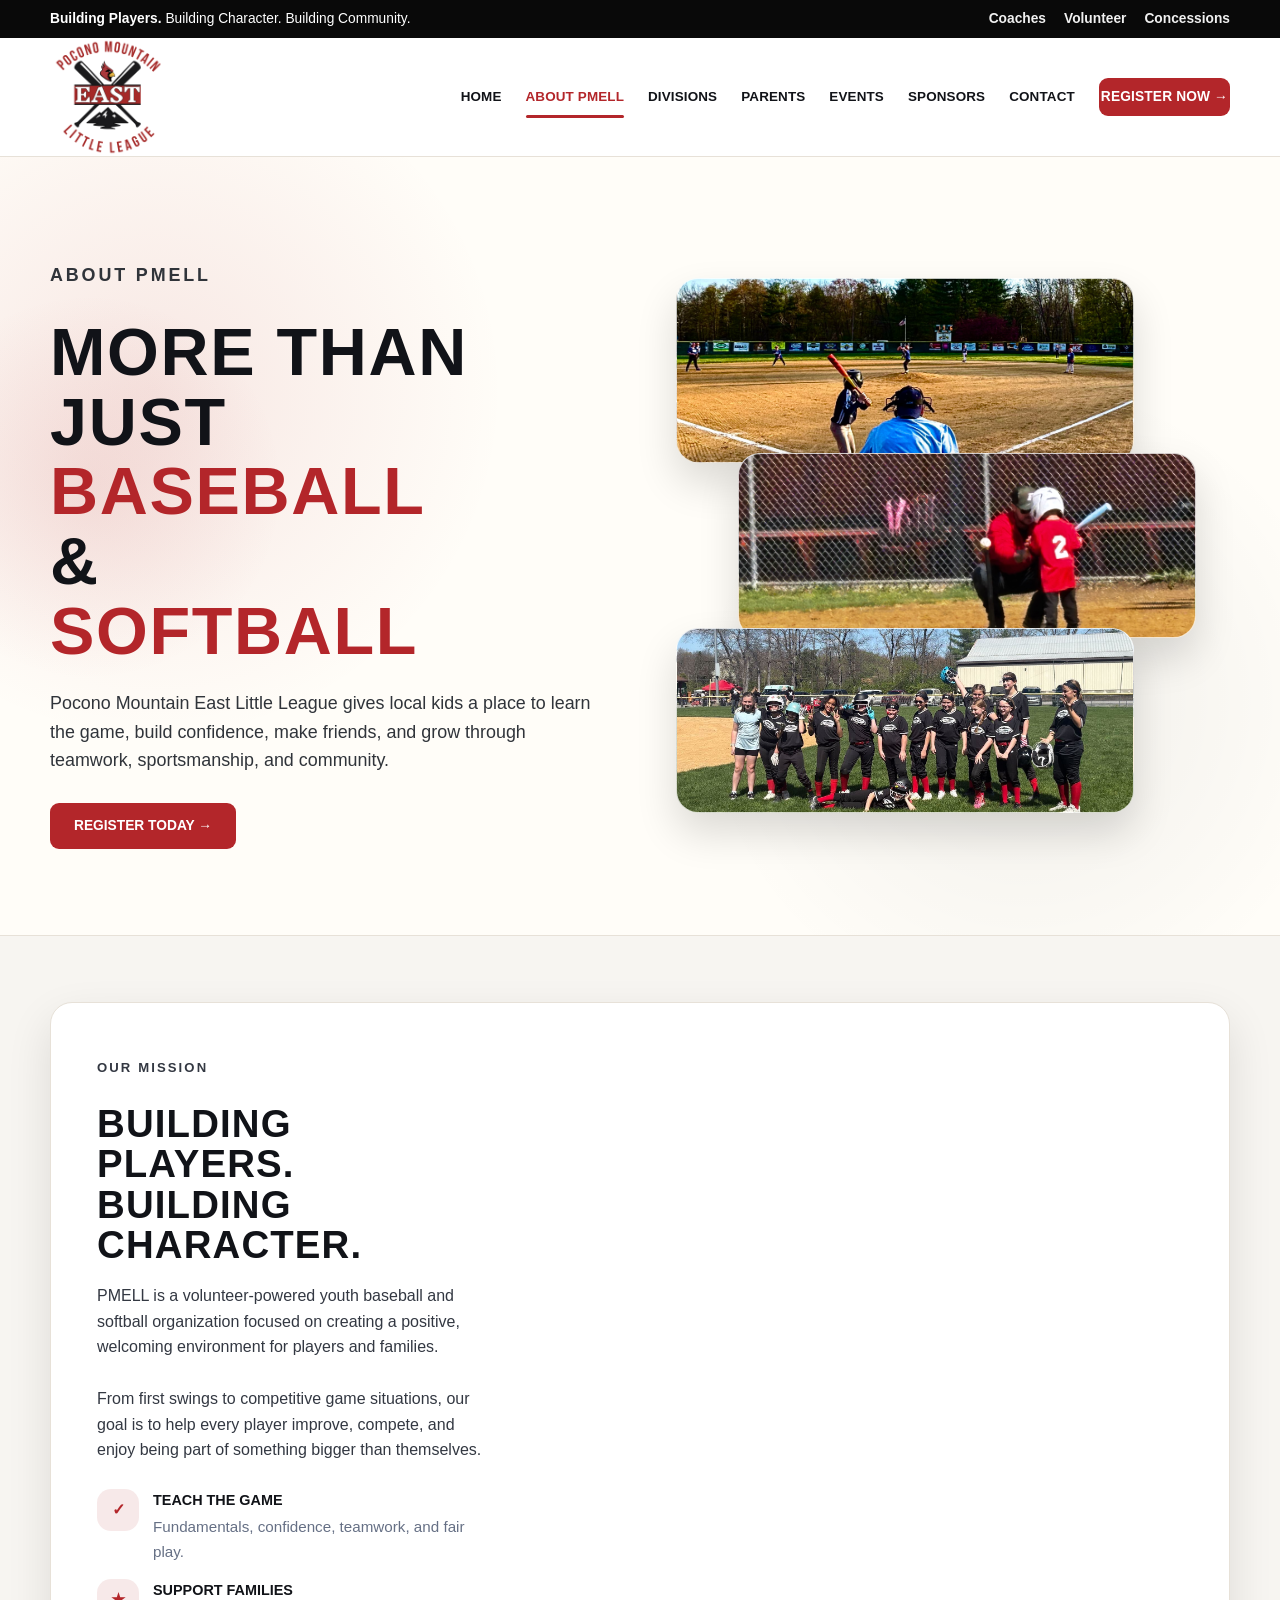
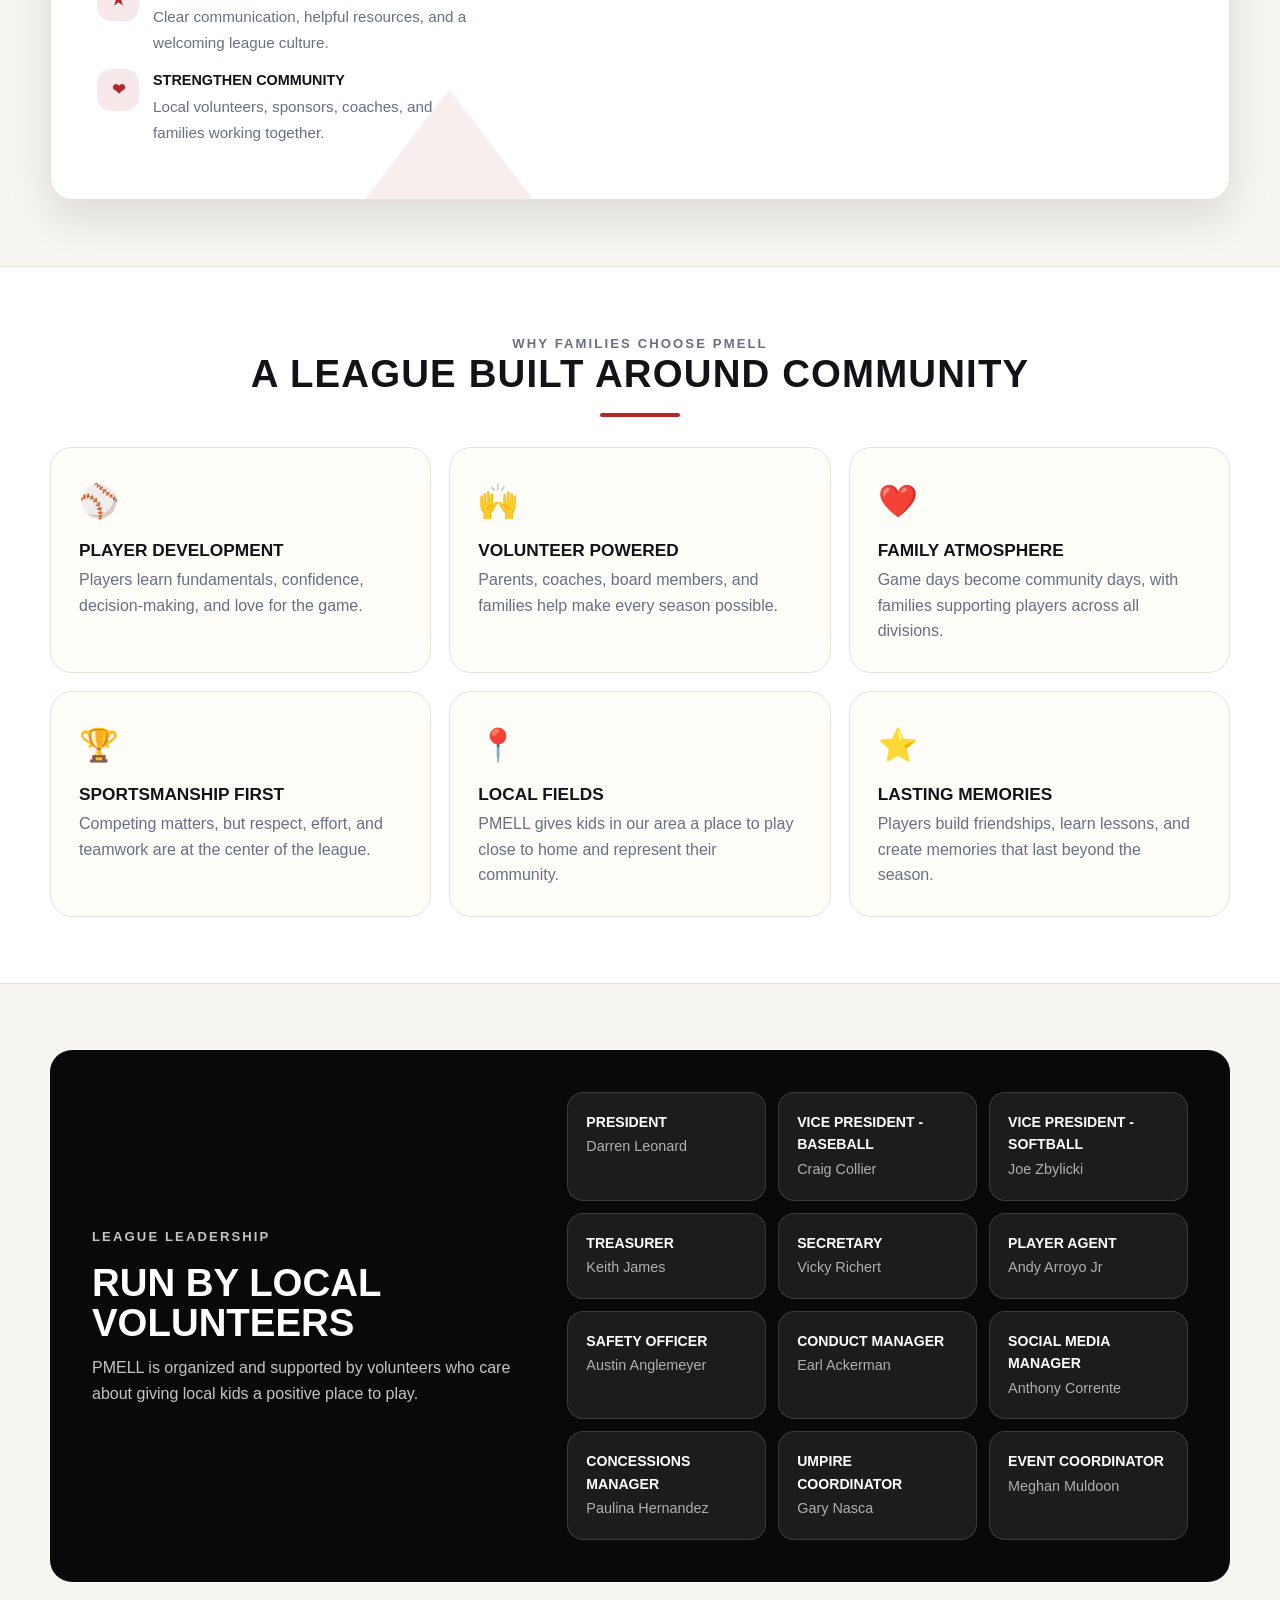
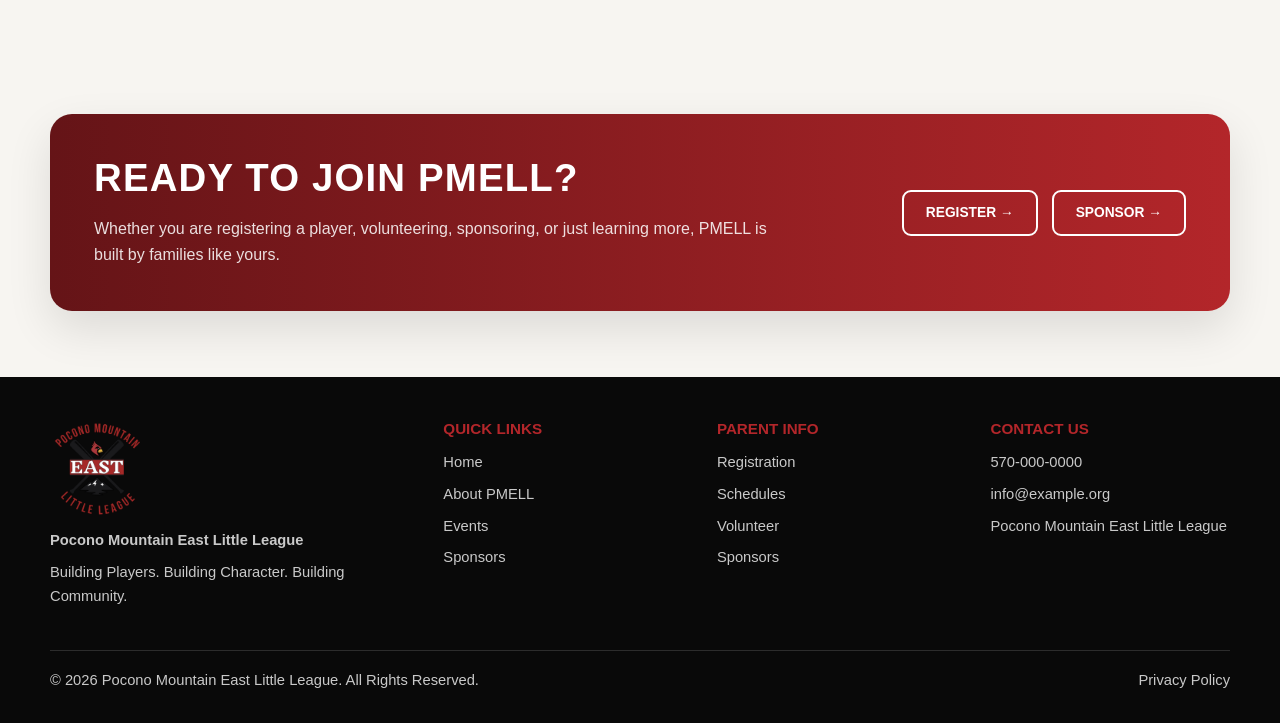
==== commit 33b1a1e5: "Update about.html" ====
--- a/about.html
+++ b/about.html
@@ -92,7 +92,7 @@
             </div>
           </div>
         </div>
-        <div class="split-image" role="img" aria-label="Players on a baseball field"></div>
+        <div class="split-image about-mission-image" role="img" aria-label="Coach standing with a PMELL player during a game"></div>
       </div>
     </section>
 
--- a/style.css
+++ b/style.css
@@ -1316,3 +1316,87 @@
 body:not(.home-page) .hero-card-image {
   box-shadow: 0 22px 50px rgba(0,0,0,.13);
 }
+
+/* STORY STRIP HERO */
+.story-strip {
+  width: 520px;
+  display: grid;
+  gap: 10px;
+  align-self: center;
+  position: relative;
+}
+
+.story-panel {
+  height: 185px;
+  border-radius: 22px;
+  background-size: cover;
+  background-position: center;
+  box-shadow: 0 20px 40px rgba(0, 0, 0, 0.14);
+  border: 1px solid rgba(255,255,255,0.75);
+  transition: transform 0.3s ease;
+  position: relative;
+  z-index: 2;
+}
+
+.story-panel:hover {
+  transform: scale(1.015);
+}
+
+/* staggered layout */
+.story-strip .panel-1,
+.story-strip .panel-3 {
+  width: 88%;
+  justify-self: start;
+}
+
+.story-strip .panel-2 {
+  width: 88%;
+  justify-self: end;
+  margin-top: -20px;
+}
+
+.story-strip .panel-3 {
+  margin-top: -20px;
+}
+
+/* ABOUT PAGE IMAGES */
+.about-strip .panel-1 {
+  background-image: url('images/pmell-about-bat.jpg');
+  background-position: center;
+}
+
+.about-strip .panel-2 {
+  background-image: url('images/pmell-about-tball.jpg');
+  background-position: center;
+}
+
+.about-strip .panel-3 {
+  background-image: url('images/pmell-about-softball.JPG');
+  background-position: center;
+}
+
+/* mobile */
+@media (max-width: 900px) {
+  .story-strip {
+    width: 100%;
+    max-width: 420px;
+    margin: 0 auto;
+    gap: 12px;
+  }
+
+  .story-panel {
+    height: 140px;
+  }
+
+  .story-strip .panel-2,
+  .story-strip .panel-3 {
+    margin-top: 0;
+  }
+
+  .story-strip .panel-1,
+  .story-strip .panel-2,
+  .story-strip .panel-3 {
+    width: 100%;
+    justify-self: stretch;
+  }
+}
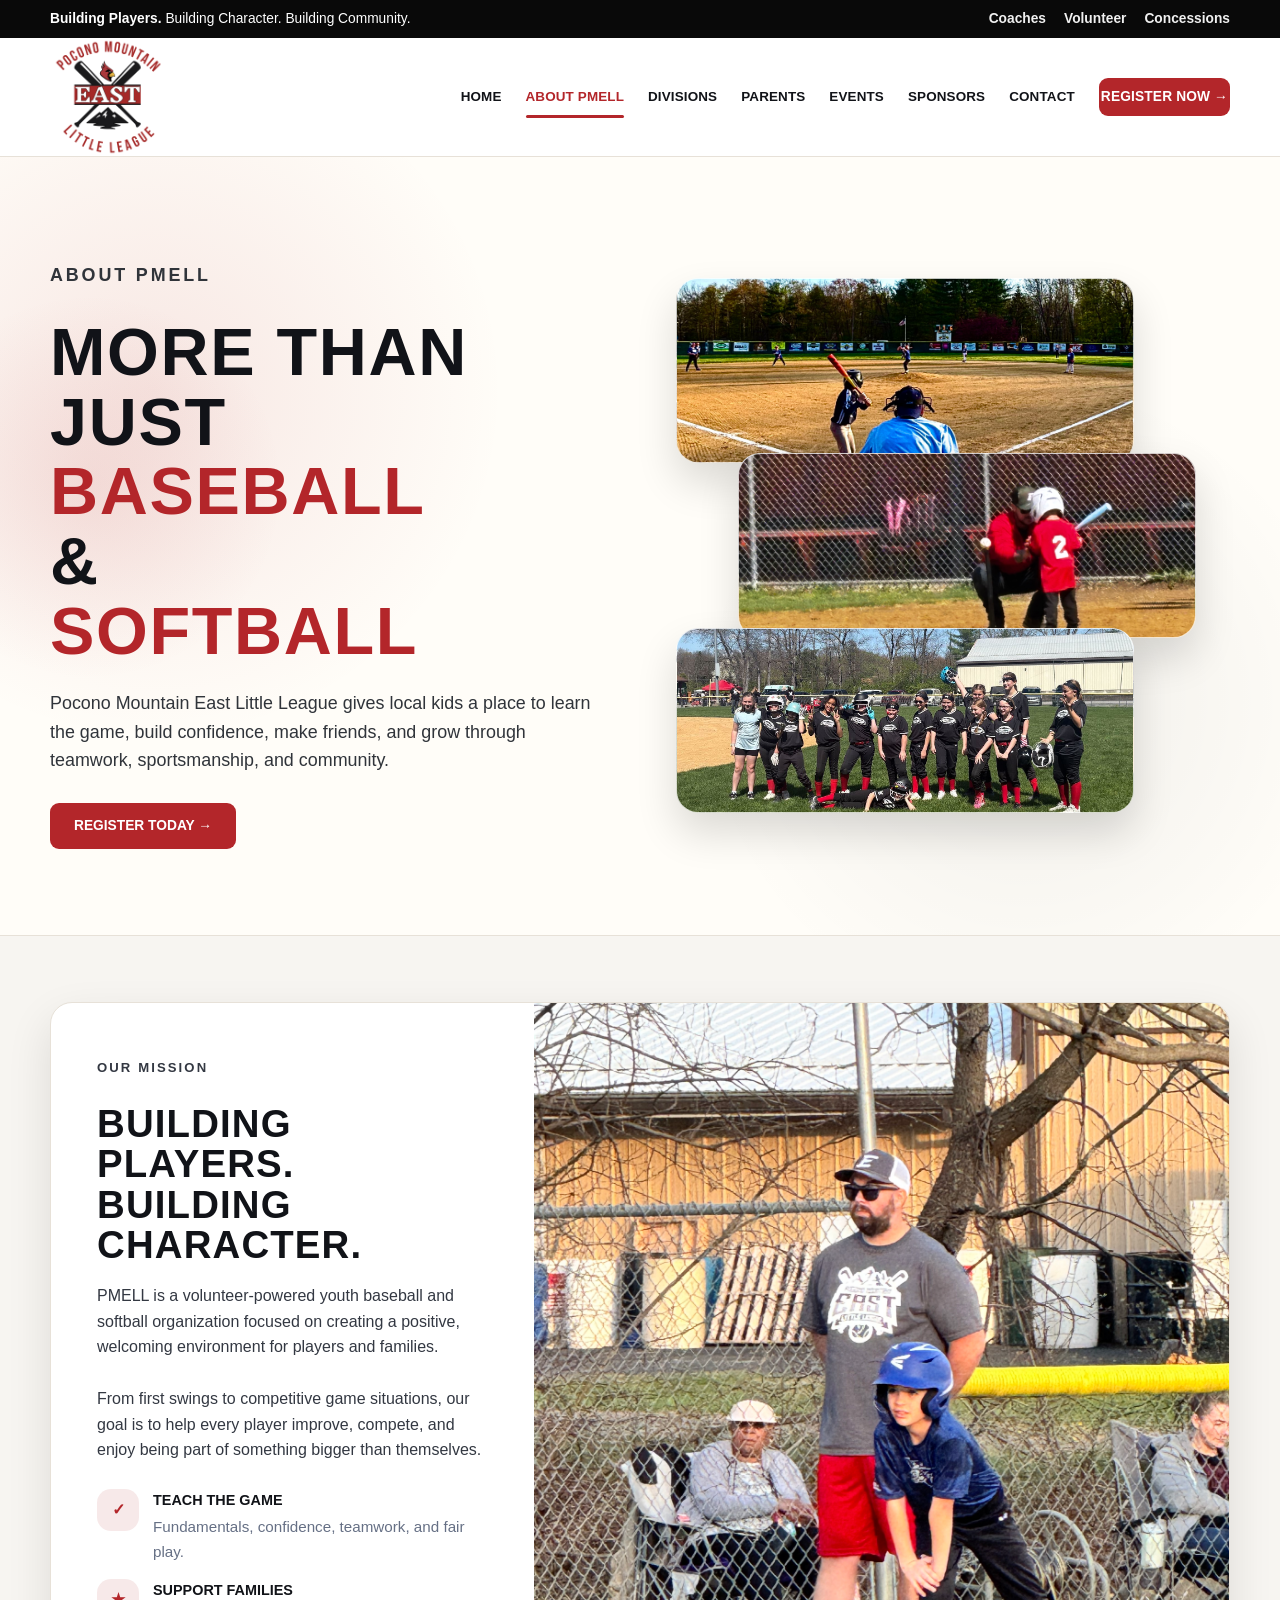
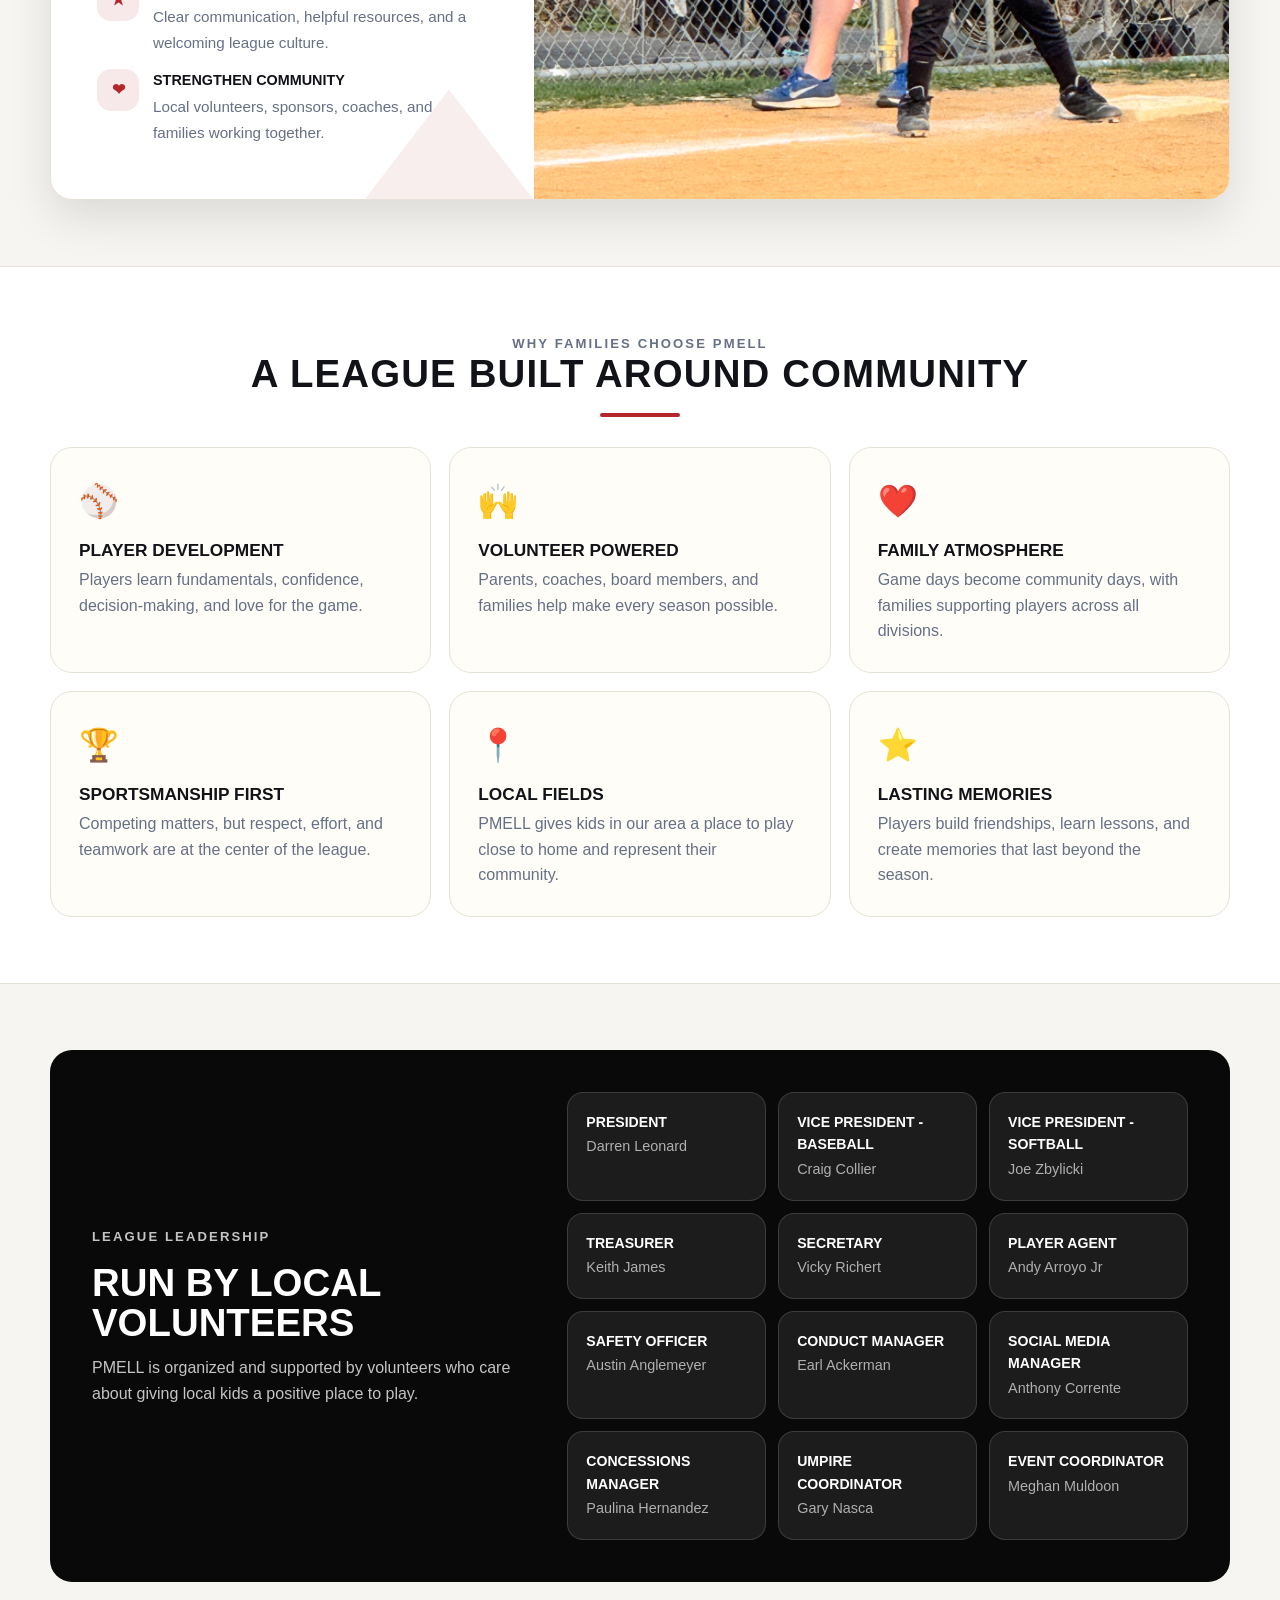
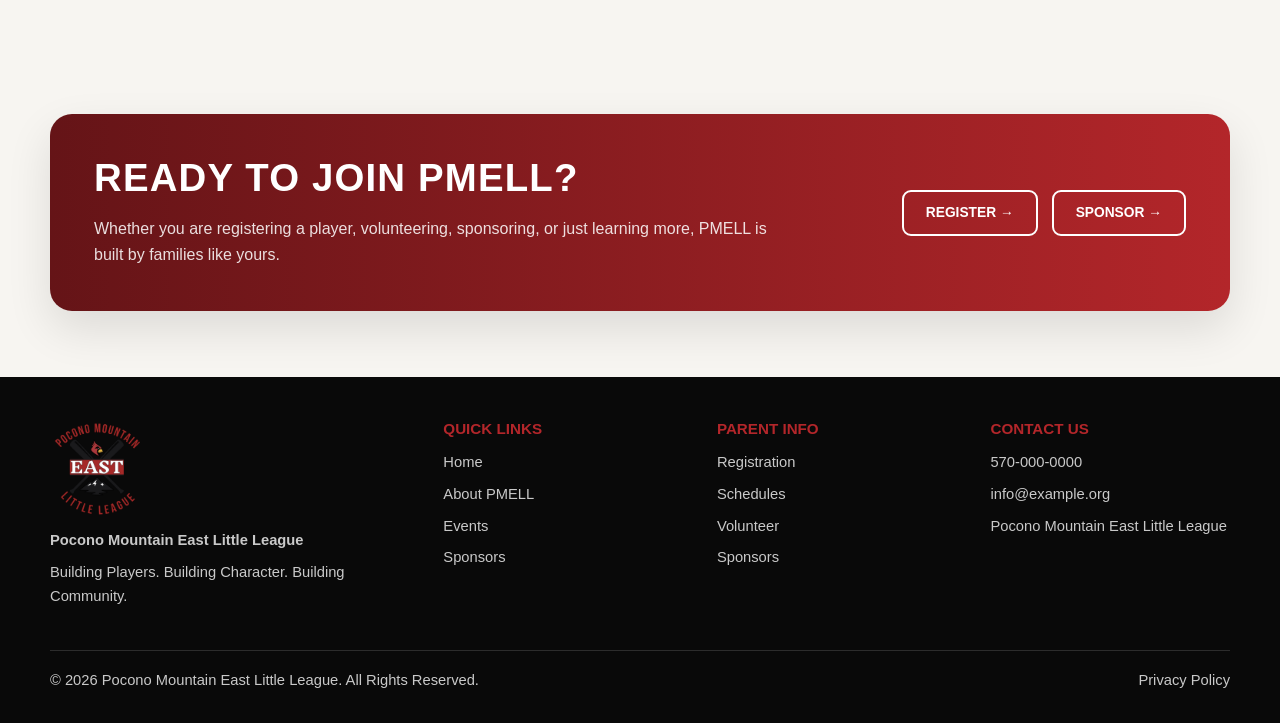
==== commit b79efd64: "Update about.html" ====
--- a/about.html
+++ b/about.html
@@ -32,7 +32,7 @@
         <a href="divisions.html">Divisions</a>
         <a href="parents.html">Parents</a>
         <a href="events.html">Events</a>
-        <a href="index.html#sponsors">Sponsors</a>
+        <a href="sponsors.html">Sponsors</a>
         <a href="#contact">Contact</a>
         <a class="btn btn-red" href="index.html#register">Register Now →</a>
       </nav>
--- a/style.css
+++ b/style.css
@@ -85,6 +85,10 @@
 .split-image { min-height: 350px; background: url('images/pmell-field.jpg') center/cover no-repeat; position: relative; }
 .home-about-image {
   background-image: url('images/pmell-float.jpg');
+}
+.about-mission-image {
+  background-image: url('images/pmell-about-base.jpeg');
+  background-position: 70% center;
 }
 .split-image::after { content: "PMELL"; position: absolute; left: 50%; top: 50%; transform: translate(-50%,-50%); font-family: Impact, Haettenschweiler, 'Arial Narrow Bold', sans-serif; font-size: clamp(3rem,7vw,7rem); color: rgba(255,255,255,.18); letter-spacing: .08em; text-shadow: 0 6px 18px rgba(0,0,0,.2); }
 
@@ -1400,3 +1404,121 @@
     justify-self: stretch;
   }
 }
+
+/* Sponsors Page */
+.sponsors-strip .panel-1 {
+  background-image: url('images/pmell-about-softball.JPG');
+  background-position: center;
+}
+
+.sponsors-strip .panel-2 {
+  background-image: url('images/pmell-float.jpg');
+  background-position: center;
+}
+
+.sponsors-strip .panel-3 {
+  background-image: url('images/pmell-about-bat.jpg');
+  background-position: center;
+}
+
+.sponsor-level-grid {
+  display: grid;
+  grid-template-columns: repeat(3, 1fr);
+  gap: 18px;
+}
+
+.sponsor-level-card {
+  background: var(--white);
+  border: 1px solid var(--border);
+  border-radius: var(--radius);
+  padding: 32px;
+  box-shadow: 0 10px 28px rgba(0,0,0,.06);
+  position: relative;
+  overflow: hidden;
+}
+
+.sponsor-level-card h3 {
+  font-family: Impact, Haettenschweiler, 'Arial Narrow Bold', sans-serif;
+  font-size: 2rem;
+  letter-spacing: .03em;
+  margin-bottom: 14px;
+}
+
+.sponsor-level-card p {
+  color: var(--gray);
+  margin-bottom: 20px;
+}
+
+.sponsor-level-card span {
+  display: inline-flex;
+  color: var(--red);
+  font-weight: 900;
+  text-transform: uppercase;
+  font-size: .78rem;
+  letter-spacing: .08em;
+  background: rgba(179,38,42,.08);
+  padding: 9px 12px;
+  border-radius: 999px;
+}
+
+.featured-sponsor-level {
+  background: linear-gradient(180deg, var(--red-deep), var(--red));
+  color: var(--white);
+}
+
+.featured-sponsor-level p {
+  color: rgba(255,255,255,.82);
+}
+
+.featured-sponsor-level span {
+  background: rgba(255,255,255,.14);
+  color: var(--white);
+}
+
+.sponsor-directory-section {
+  background: var(--white);
+  border-top: 1px solid var(--border);
+  border-bottom: 1px solid var(--border);
+}
+
+.sponsor-directory-grid {
+  display: grid;
+  grid-template-columns: repeat(3, 1fr);
+  gap: 16px;
+}
+
+.sponsor-directory-card {
+  background: var(--cream);
+  border: 1px solid var(--border);
+  border-radius: 18px;
+  min-height: 130px;
+  padding: 24px;
+  display: grid;
+  place-items: center;
+  text-align: center;
+  box-shadow: 0 8px 22px rgba(0,0,0,.05);
+}
+
+.sponsor-directory-card strong {
+  display: block;
+  text-transform: uppercase;
+  line-height: 1.1;
+  font-size: 1.05rem;
+}
+
+.sponsor-directory-card span {
+  display: block;
+  color: var(--red);
+  font-weight: 900;
+  text-transform: uppercase;
+  font-size: .72rem;
+  letter-spacing: .08em;
+  margin-top: 8px;
+}
+
+@media (max-width: 940px) {
+  .sponsor-level-grid,
+  .sponsor-directory-grid {
+    grid-template-columns: 1fr;
+  }
+}
